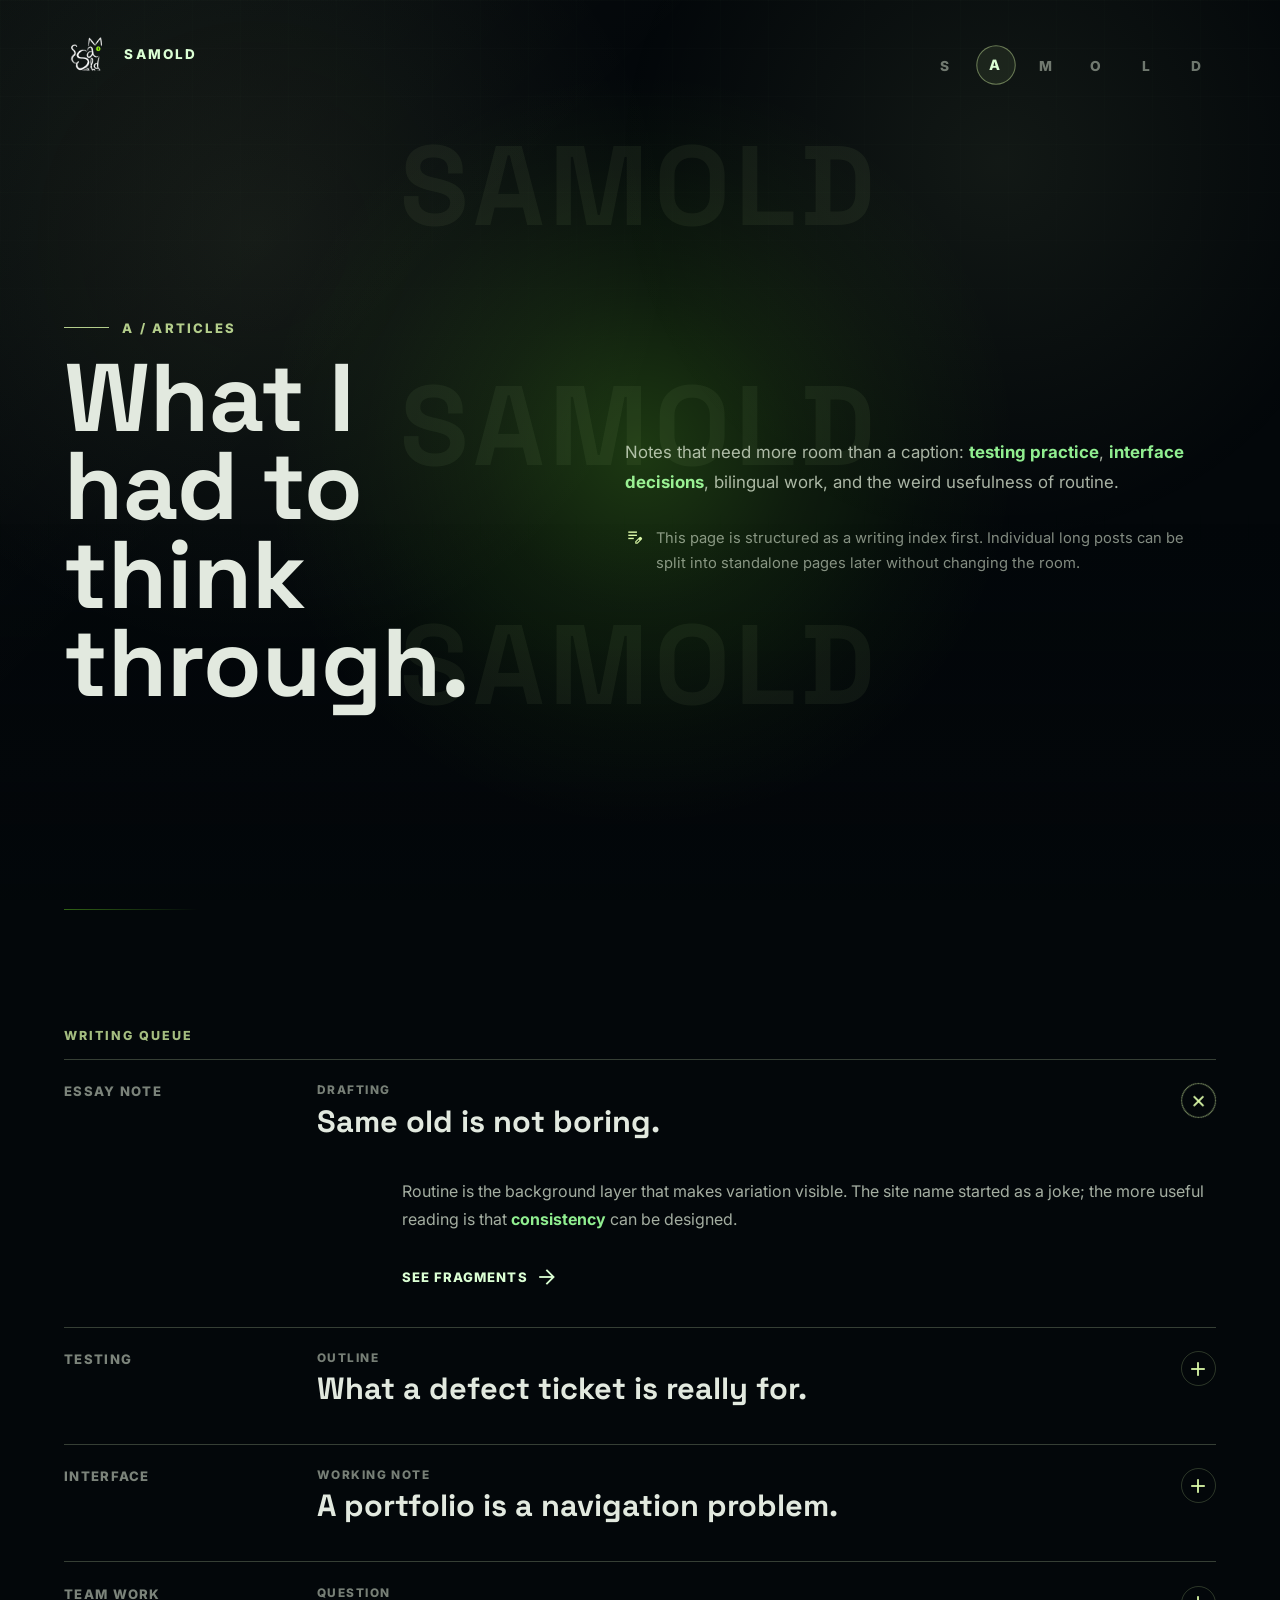
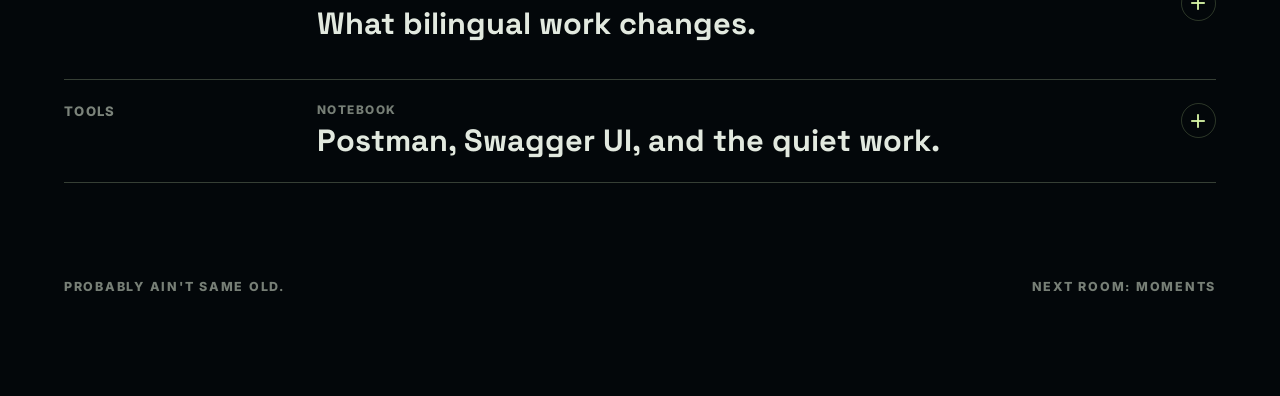
==== articles.html @ 03265522 "Redesign SAMOLD room pages" ====
<!DOCTYPE html>
<html lang="en">
<head>
  <meta charset="utf-8">
  <meta name="viewport" content="width=device-width, initial-scale=1.0">
  <meta name="description" content="Articles room of SAMOLD, collecting writing notes and technical reflections by Zhou Yongyu.">
  <title>Articles | SAMOLD</title>
  <link rel="icon" href="data:,">
  <link rel="preconnect" href="https://fonts.googleapis.com">
  <link rel="preconnect" href="https://fonts.gstatic.com" crossorigin>
  <link href="https://fonts.googleapis.com/css2?family=Inter:wght@400;500;600;700;800&amp;family=Space+Grotesk:wght@600;700&amp;display=swap" rel="stylesheet">
  <link href="https://fonts.googleapis.com/css2?family=Material+Symbols+Outlined:wght,FILL@100..700,0..1&amp;display=swap" rel="stylesheet">
  <link rel="stylesheet" href="assets/samold-room.css?v=samold-redesign-20260604-7">
</head>
<body data-room="articles">
  <div class="room-page">
    <header class="room-header">
      <a class="brand-home" href="index.html" aria-label="Back to SAMOLD home">
        <img src="assets/samold.webp" alt="">
        <span>SAMOLD</span>
      </a>
      <nav class="room-nav" aria-label="SAMOLD rooms">
        <a href="showcase.html">S</a>
        <a class="is-active" href="articles.html">A</a>
        <a href="moments.html">M</a>
        <a href="overview.html">O</a>
        <a href="labs.html">L</a>
        <a href="discoveries.html">D</a>
      </nav>
    </header>

    <main>
      <section class="room-hero">
        <div>
          <p class="room-kicker">A / Articles</p>
          <h1 class="room-title">What I had to think through.</h1>
        </div>
        <div>
          <p class="room-subtitle">
            Notes that need more room than a caption: <strong>testing practice</strong>, <strong>interface decisions</strong>, bilingual work, and the weird usefulness of routine.
          </p>
          <p class="room-note">
            <span class="material-symbols-outlined" aria-hidden="true">edit_note</span>
            <span>This page is structured as a writing index first. Individual long posts can be split into standalone pages later without changing the room.</span>
          </p>
        </div>
      </section>

      <p class="section-label" data-reveal>Writing queue</p>
      <section class="article-list" aria-label="Article drafts">
        <details class="article-row" data-reveal open>
          <summary>
            <span class="article-date">Essay note</span>
            <span class="article-summary">
              <span class="article-status">Drafting</span>
              <span class="article-title">Same old is not boring.</span>
            </span>
            <span class="article-toggle material-symbols-outlined" aria-hidden="true">add</span>
          </summary>
          <div class="article-body">
            <div>
              <p>Routine is the background layer that makes variation visible. The site name started as a joke; the more useful reading is that <strong>consistency</strong> can be designed.</p>
              <a class="inline-link" href="moments.html">See fragments <span class="material-symbols-outlined" aria-hidden="true">arrow_forward</span></a>
            </div>
          </div>
        </details>

        <details class="article-row" data-reveal>
          <summary>
            <span class="article-date">Testing</span>
            <span class="article-summary">
              <span class="article-status">Outline</span>
              <span class="article-title">What a defect ticket is really for.</span>
            </span>
            <span class="article-toggle material-symbols-outlined" aria-hidden="true">add</span>
          </summary>
          <div class="article-body">
            <div>
              <p>A good bug report is not just proof that something broke. It is a small coordination artifact for <strong>engineering</strong>, <strong>product</strong>, and everyone who needs the same truth.</p>
            </div>
          </div>
        </details>

        <details class="article-row" data-reveal>
          <summary>
            <span class="article-date">Interface</span>
            <span class="article-summary">
              <span class="article-status">Working note</span>
              <span class="article-title">A portfolio is a navigation problem.</span>
            </span>
            <span class="article-toggle material-symbols-outlined" aria-hidden="true">add</span>
          </summary>
          <div class="article-body">
            <div>
              <p>Most personal sites fail when everything tries to be the homepage. This one treats the mark as a map, then lets each letter become a different kind of entrance.</p>
            </div>
          </div>
        </details>

        <details class="article-row" data-reveal>
          <summary>
            <span class="article-date">Team work</span>
            <span class="article-summary">
              <span class="article-status">Question</span>
              <span class="article-title">What bilingual work changes.</span>
            </span>
            <span class="article-toggle material-symbols-outlined" aria-hidden="true">add</span>
          </summary>
          <div class="article-body">
            <div>
              <p>Switching between English and Chinese is not only translation. It changes what gets clarified, what gets assumed, and how quickly a team can reach shared context.</p>
            </div>
          </div>
        </details>

        <details class="article-row" data-reveal>
          <summary>
            <span class="article-date">Tools</span>
            <span class="article-summary">
              <span class="article-status">Notebook</span>
              <span class="article-title">Postman, Swagger UI, and the quiet work.</span>
            </span>
            <span class="article-toggle material-symbols-outlined" aria-hidden="true">add</span>
          </summary>
          <div class="article-body">
            <div>
              <p>API testing often looks simple from the outside. The real work is noticing patterns, naming uncertainty, and checking that data integrity survives the normal path.</p>
            </div>
          </div>
        </details>
      </section>
    </main>

    <footer class="room-footer">
      <span>Probably ain't same old.</span>
      <a href="moments.html">Next room: Moments</a>
    </footer>
  </div>
  <script>
  window.ROOM_CN = {
    title: '文章 | SAMOLD',
    texts: {
      '.room-kicker': 'A / 文章',
      '.room-title': '必须想清楚的事。',
      '.room-subtitle': '篇幅长、写得慢的那种：<strong>测试实践</strong>、<strong>界面决策</strong>、双语工作，以及日常重复为什么有用。',
      '.room-note span:last-child': '先当写作索引，够了再把单篇拆成独立页面，不影响整体结构。',
      '.section-label': '写作队列',
      '.room-footer > span': '大概，也不只是老样子。',
      '.room-footer > a': '下一站：瞬间',
      '.article-title': [
        '老样子并不无聊。',
        '一张缺陷单真正用来做什么。',
        '作品集是一个导航问题。',
        '做双语工作会改变什么。',
        'Postman、Swagger UI 和那些安静的工作。'
      ],
      '.article-status': [
        '起草中',
        '提纲',
        '工作笔记',
        '问题',
        '笔记本'
      ],
      '.article-list .article-body p': [
        '重复是让变化可见的底色。这个站名最初是个玩笑；更有用的解读是：<strong>稳定</strong>是可以被设计的。',
        '好的 bug 报告不只是证明出了问题，它是<strong>工程</strong>、<strong>产品</strong>和所有人对齐同一个事实的协作凭证。',
        '大多数个人站失败，是因为所有东西都在争做首页。这个站把标记当地图，让每个字母成为不同类型的入口。',
        '中英切换不只是翻译，它改变了什么需要说清楚、什么可以默认，以及团队多快能对齐。',
        'API 测试从外面看简单，真正的工作是发现规律、命名不确定性，确认数据完整性能撑过正常路径。'
      ],
      '.article-body .inline-link': '看碎片 <span class="material-symbols-outlined" aria-hidden="true">arrow_forward</span>'
    }
  };
  </script>
  <script src="assets/samold-room.js?v=samold-redesign-20260604-7"></script>
</body>
</html>
---- assets/samold-room.css ----
*, *::before, *::after {
  box-sizing: border-box;
}

:root {
  --page-bg: #03070a;
  --surface: #0b1017;
  --surface-strong: #10161c;
  --text: #e2e9df;
  --muted: #bfcaba;
  --dim: #667064;
  --line: #3f493d;
  --green: #90ee90;
  --green-soft: #dbffd4;
  --glow-rgb: 128, 255, 40;
  --cursor-x: 50vw;
  --cursor-y: 50vh;
  --page-x: clamp(1.25rem, 5vw, 5rem);
  --room-stage: 92rem;
  --room-title-max: 7.4rem;
  --room-copy-max: 42rem;
  --room-accent: #90ee90;
  --room-accent-rgb: 128, 255, 40;
  --room-ink: rgba(226, 233, 223, 0.92);
  --room-paper: rgba(11, 16, 23, 0.78);
  --ease-out-quint: cubic-bezier(0.22, 1, 0.36, 1);
}

html {
  min-height: 100%;
  background: var(--page-bg);
  scroll-behavior: smooth;
}

body {
  min-height: 100vh;
  margin: 0;
  overflow-x: hidden;
  background:
    radial-gradient(circle at 20% 12%, rgba(var(--room-accent-rgb), 0.08), transparent 26rem),
    linear-gradient(135deg, rgba(var(--room-accent-rgb), 0.035), transparent 32rem),
    var(--page-bg);
  color: var(--text);
  font-family: Inter, ui-sans-serif, system-ui, sans-serif;
}

body::after {
  content: "";
  position: fixed;
  inset: 0;
  z-index: 0;
  pointer-events: none;
  background:
    linear-gradient(rgba(219, 255, 212, 0.025) 1px, transparent 1px),
    linear-gradient(90deg, rgba(219, 255, 212, 0.018) 1px, transparent 1px);
  background-size: 3rem 3rem, 3rem 3rem;
  mask-image: linear-gradient(to bottom, rgba(0, 0, 0, 0.6), transparent 72%);
}

body[data-room="showcase"] {
  --room-accent: #b7ff68;
  --room-accent-rgb: 183, 255, 104;
}

body[data-room="articles"] {
  --room-accent: #d8f7a6;
  --room-accent-rgb: 216, 247, 166;
}

body[data-room="moments"] {
  --room-accent: #a7f2c7;
  --room-accent-rgb: 167, 242, 199;
}

body[data-room="overview"] {
  --room-accent: #90ee90;
  --room-accent-rgb: 144, 238, 144;
}

body[data-room="labs"] {
  --room-accent: #b4ff5c;
  --room-accent-rgb: 180, 255, 92;
  --room-title-max: 8.4rem;
}

body[data-room="discoveries"] {
  --room-accent: #c6ef7d;
  --room-accent-rgb: 198, 239, 125;
}

body::before {
  content: "";
  position: fixed;
  inset: 0;
  z-index: 8;
  pointer-events: none;
  background: radial-gradient(circle 460px at var(--cursor-x) var(--cursor-y), rgba(var(--glow-rgb), 0.2), rgba(var(--glow-rgb), 0.09) 34%, rgba(var(--glow-rgb), 0.026) 62%, transparent 82%);
  mix-blend-mode: screen;
  transition: opacity 160ms ease;
}

body.cursor-in-room-card::before {
  opacity: 0;
}

a {
  color: inherit;
}

strong {
  color: var(--green);
  font-weight: 700;
}

.material-symbols-outlined {
  display: inline-block;
  font-family: "Material Symbols Outlined";
  font-variation-settings: "FILL" 0, "wght" 360, "GRAD" 0, "opsz" 24;
  line-height: 1;
}

.room-page {
  position: relative;
  z-index: 1;
  width: min(100%, var(--room-stage));
  min-height: 100svh;
  margin: 0 auto;
  padding: clamp(1.1rem, 2.4vw, 2rem) var(--page-x) clamp(4rem, 8vw, 7rem);
}

.room-page::before {
  content: "";
  position: fixed;
  inset: 0;
  z-index: -1;
  pointer-events: none;
  background:
    radial-gradient(circle at 78% 18%, rgba(var(--room-accent-rgb), 0.075), transparent 24rem),
    linear-gradient(to bottom, transparent 0 58%, rgba(3, 7, 10, 0.42));
}

.room-header {
  display: flex;
  align-items: center;
  justify-content: space-between;
  gap: 1.5rem;
  min-height: 3.55rem;
  margin-bottom: 0;
}

/* Language toggle wrapper (injected by samold-room.js) */
.brand-block {
  display: flex;
  flex-direction: column;
  align-items: flex-start;
  gap: 0.38rem;
  flex-shrink: 0;
}

.room-lang-btn {
  /* Fixed width so "中文" and "EN" occupy identical space */
  width: 2.8rem;
  padding: 0.18rem 0;
  text-align: center;
  border: 1px solid rgba(var(--glow-rgb), var(--lang-border, 0));
  border-radius: 999px;
  background: transparent;
  color: rgba(219, 255, 212, var(--lang-color, 0));
  font-size: 0.68rem;
  font-weight: 700;
  letter-spacing: 0.1em;
  text-transform: uppercase;
  line-height: 1;
  cursor: pointer;
  font-family: inherit;
  /* Opacity drives the glow-proximity reveal */
  opacity: var(--lang-opacity, 0);
  transition: color 160ms ease, border-color 160ms ease, opacity 160ms ease;
  pointer-events: none; /* only clickable when opacity > 0 via JS */
}

.room-lang-btn.is-reachable {
  pointer-events: auto;
}

.room-lang-btn:focus-visible {
  --lang-opacity: 1;
  --lang-border: 0.82;
  --lang-color: 0.95;
  opacity: 1;
  outline: 1px solid rgba(var(--glow-rgb), 0.8);
  outline-offset: 3px;
  pointer-events: auto;
}

.brand-block:focus-within .room-lang-btn {
  --lang-opacity: 1;
  --lang-border: 0.82;
  --lang-color: 0.95;
  opacity: 1;
  pointer-events: auto;
}

.brand-home {
  display: inline-flex;
  align-items: center;
  gap: 0.88rem;
  color: var(--green-soft);
  font-size: clamp(0.84rem, 0.86vw, 1.04rem);
  font-weight: 800;
  letter-spacing: 0.16em;
  text-decoration: none;
  text-transform: uppercase;
  touch-action: manipulation;
}

.brand-home img {
  width: clamp(2.9rem, 2.2vw, 3.55rem);
  height: clamp(2.9rem, 2.2vw, 3.55rem);
  border-radius: 0;
  object-fit: cover;
  box-shadow: none;
  filter: none;
  mix-blend-mode: normal;
  opacity: 1;
  -webkit-mask-image:
    linear-gradient(to right, transparent 0%, #000 8%, #000 92%, transparent 100%),
    linear-gradient(to bottom, transparent 0%, #000 8%, #000 92%, transparent 100%);
  -webkit-mask-composite: source-in;
  mask-image:
    linear-gradient(to right, transparent 0%, #000 8%, #000 92%, transparent 100%),
    linear-gradient(to bottom, transparent 0%, #000 8%, #000 92%, transparent 100%);
  mask-composite: intersect;
  user-select: none;
}

.room-nav {
  display: flex;
  align-items: center;
  justify-content: flex-end;
  gap: clamp(0.42rem, 1vw, 0.95rem);
  color: rgba(191, 202, 186, 0.56);
  font-size: clamp(0.86rem, 0.78vw, 1rem);
  font-weight: 800;
  letter-spacing: 0.13em;
  text-transform: uppercase;
}

.room-nav a {
  display: inline-flex;
  min-width: clamp(2.35rem, 2vw, 2.95rem);
  min-height: clamp(2.35rem, 2vw, 2.95rem);
  align-items: center;
  justify-content: center;
  padding: 0 0.44rem;
  border: 1px solid transparent;
  border-radius: 999px;
  text-decoration: none;
  touch-action: manipulation;
  transition: background 180ms ease, border-color 180ms ease, color 180ms ease, transform 180ms ease;
}

.room-nav a:hover,
.room-nav a:focus-visible,
.room-nav a.is-active {
  border-color: rgba(var(--room-accent-rgb), 0.42);
  background: rgba(var(--room-accent-rgb), 0.075);
  color: var(--green-soft);
  outline: 0;
  transform: translateY(-1px) scale(1.04);
}

.room-hero {
  position: relative;
  isolation: isolate;
  overflow: hidden;
  display: grid;
  grid-template-columns: minmax(18rem, 0.9fr) minmax(22rem, 1.1fr);
  gap: clamp(2.5rem, 6vw, 8rem);
  align-content: center;
  align-items: center;
  min-height: calc(100svh - clamp(4.75rem, 8vh, 6.5rem));
  margin-bottom: clamp(4rem, 8vw, 7rem);
  padding-block: clamp(2.8rem, 6vh, 5rem);
}

body[data-room="labs"] .room-hero {
  border: 1px solid rgba(var(--room-accent-rgb), 0.14);
  background:
    linear-gradient(rgba(var(--room-accent-rgb), 0.055) 1px, transparent 1px),
    radial-gradient(circle at 62% 40%, rgba(var(--room-accent-rgb), 0.12), transparent 28rem);
  background-size: 100% 0.72rem, auto;
  padding-inline: clamp(1rem, 3vw, 2rem);
}

body[data-room="labs"] .room-hero::before {
  content: "";
  position: absolute;
  inset: 0;
  z-index: 1;
  pointer-events: none;
  background: linear-gradient(90deg, transparent, rgba(var(--room-accent-rgb), 0.1), transparent);
  transform: translateX(-120%);
  animation: lab-scan 4200ms var(--ease-out-quint) infinite;
}

@keyframes lab-scan {
  0%, 42% {
    transform: translateX(-120%);
    opacity: 0;
  }

  55% {
    opacity: 1;
  }

  100% {
    transform: translateX(120%);
    opacity: 0;
  }
}

.room-hero > div:not(.room-margin-cue):not(.room-viewfinder):not(.room-camera-flash):not(.room-compass):not(.room-discovery-pins) {
  position: relative;
  z-index: 2;
  min-width: 0;
}

.room-hero > div:first-child {
  align-self: center;
}

.room-hero > div:last-child {
  align-self: center;
}

.room-hero::after {
  content: "";
  position: absolute;
  left: 0;
  bottom: clamp(0.6rem, 1.8vh, 1.2rem);
  z-index: 2;
  width: min(8.5rem, 30vw);
  height: 1px;
  background: linear-gradient(90deg, rgba(var(--glow-rgb), 0.68), transparent);
  opacity: 0.55;
}

.room-wordfield,
.room-reveal-svg {
  position: absolute;
  inset: 0;
  width: 100%;
  height: 100%;
  overflow: hidden;
  pointer-events: none;
}

.room-wordfield {
  z-index: 0;
}

.room-reveal-svg {
  z-index: 4;
}

.room-wordfield text,
.room-reveal-pattern text {
  font-family: "Space Grotesk", Inter, ui-sans-serif, system-ui, sans-serif;
  font-weight: 800;
  text-transform: uppercase;
  dominant-baseline: middle;
  user-select: none;
}

.room-wordfield text {
  fill: rgba(var(--room-accent-rgb), 0.055);
}

.room-reveal-bg {
  fill: #dfffd8;
}

.room-reveal-pattern text {
  fill: rgba(3, 7, 10, 0.11);
}

.room-reveal-copy {
  width: 100%;
  height: 100%;
  margin: 0;
  color: #031008 !important;
  text-shadow: none;
}

.room-reveal-copy.title {
  display: flex;
  align-items: center;
  justify-content: flex-start;
  height: 100%;
  text-align: inherit;
}

.room-reveal-copy.title.is-cn {
  white-space: nowrap;
  line-height: 1.06;
}

.room-reveal-copy strong {
  color: #086a18;
  font-weight: 800;
}

.room-reveal-copy.kicker {
  color: rgba(3, 16, 8, 0.74) !important;
}

.room-reveal-copy.note {
  color: rgba(3, 16, 8, 0.68) !important;
}

.room-title.room-title-magnetic {
  display: flex;
  flex-wrap: wrap;
  align-items: baseline;
  justify-content: flex-start;
  column-gap: 0.24em;
  row-gap: 0.02em;
  max-width: min(100%, 12ch);
  overflow-wrap: normal;
  word-break: normal;
}

html[lang="zh-CN"] .room-title.room-title-magnetic {
  max-width: min(100%, 14em);
}

.magnetic-word {
  display: inline-flex;
  white-space: nowrap;
}

.magnetic-letter {
  display: inline-block;
  transform: translate3d(0, 0, 0) scale(1);
  transform-origin: center;
  will-change: transform;
}

.room-margin-cue,
.room-viewfinder,
.room-camera-flash,
.room-compass,
.room-discovery-pins {
  position: absolute;
  pointer-events: none;
}

.room-hero > .room-margin-cue,
.room-hero > .room-viewfinder,
.room-hero > .room-camera-flash,
.room-hero > .room-compass,
.room-hero > .room-discovery-pins {
  position: absolute;
  pointer-events: none;
  min-width: 0;
}

.room-margin-cue {
  top: var(--cue-y, 50%);
  z-index: 3;
  width: 1.1rem;
  height: 2.8rem;
  opacity: 0;
  transform: translateY(-50%) scaleY(0.82);
  transition: opacity 160ms ease, transform 180ms cubic-bezier(0.22, 1, 0.36, 1);
}

.room-margin-cue-left {
  left: clamp(1.25rem, 12vw, 10rem);
}

.room-margin-cue-right {
  right: clamp(1.25rem, 12vw, 10rem);
}

.room-margin-cue::before,
.room-margin-cue::after {
  content: "";
  position: absolute;
  left: 50%;
  background: rgba(144, 238, 144, 0.88);
  box-shadow: 0 0 18px rgba(var(--glow-rgb), 0.22);
  transform: translateX(-50%);
}

.room-margin-cue::before {
  top: 0;
  width: 1px;
  height: 100%;
}

.room-margin-cue::after {
  top: 50%;
  width: 0.42rem;
  height: 0.42rem;
  border-radius: 999px;
  transform: translate(-50%, -50%);
}

.room-effect-articles.is-reading .room-margin-cue {
  opacity: 1;
  transform: translateY(-50%) scaleY(1);
}

.room-effect-moments {
  cursor: none;
}

.room-effect-moments a,
.room-effect-moments button {
  cursor: none;
}

.room-viewfinder {
  left: var(--vf-x, -9999px);
  top: var(--vf-y, -9999px);
  z-index: 3;
  width: clamp(2.75rem, 4vw, 3.5rem);
  height: clamp(2.75rem, 4vw, 3.5rem);
  opacity: 0.88;
  transform: translate(-50%, -50%) scale(1);
  transition: opacity 140ms ease, transform 180ms cubic-bezier(0.22, 1, 0.36, 1), filter 180ms ease;
}

.room-viewfinder.is-visible {
  opacity: 0.88;
  transform: translate3d(-50%, -50%, 0) scale(1);
}

.room-viewfinder.is-focusing {
  opacity: 1;
  filter: drop-shadow(0 0 18px rgba(var(--glow-rgb), 0.36));
  transform: translate3d(-50%, -50%, 0) scale(0.72);
}

.room-viewfinder::before,
.room-viewfinder::after {
  content: "";
  position: absolute;
  left: 50%;
  top: 50%;
  background: rgba(219, 255, 212, 0.74);
  transform: translate(-50%, -50%);
}

.room-viewfinder::before {
  width: 0.9rem;
  height: 1px;
}

.room-viewfinder::after {
  width: 1px;
  height: 0.9rem;
}

.room-viewfinder-corner {
  position: absolute;
  width: 0.8rem;
  height: 0.8rem;
  border-color: rgba(144, 238, 144, 0.82);
  filter: drop-shadow(0 0 12px rgba(var(--glow-rgb), 0.18));
  transition: border-color 180ms ease, width 180ms ease, height 180ms ease;
}

.room-viewfinder.is-focusing .room-viewfinder-corner {
  width: 0.95rem;
  height: 0.95rem;
  border-color: rgba(219, 255, 212, 0.98);
}

.room-viewfinder-corner.tl {
  top: 0;
  left: 0;
  border-top: 2px solid;
  border-left: 2px solid;
}

.room-viewfinder-corner.tr {
  top: 0;
  right: 0;
  border-top: 2px solid;
  border-right: 2px solid;
}

.room-viewfinder-corner.br {
  right: 0;
  bottom: 0;
  border-right: 2px solid;
  border-bottom: 2px solid;
}

.room-viewfinder-corner.bl {
  left: 0;
  bottom: 0;
  border-bottom: 2px solid;
  border-left: 2px solid;
}

.room-camera-flash {
  inset: 0;
  z-index: 6;
  background: rgba(226, 233, 223, 0.16);
  opacity: 0;
}

.room-camera-flash.is-flashing {
  animation: room-camera-flash 120ms ease-out;
}

@keyframes room-camera-flash {
  0% {
    opacity: 0;
  }

  20% {
    opacity: 0.55;
  }

  100% {
    opacity: 0;
  }
}

.room-compass {
  inset: 0;
  z-index: 1;
}

.room-compass-node {
  position: absolute;
  left: var(--node-x);
  top: var(--node-y);
  --node-opacity: 0.26;
  --node-scale: 0.94;
  display: inline-flex;
  align-items: center;
  gap: 0.46rem;
  min-width: 2.15rem;
  min-height: 2.15rem;
  padding: 0 0.54rem;
  border: 1px solid rgba(var(--glow-rgb), 0.16);
  border-radius: 999px;
  background: rgba(3, 7, 10, 0.24);
  color: rgba(219, 255, 212, 0.7);
  font-size: 0.78rem;
  font-weight: 800;
  letter-spacing: 0.12em;
  opacity: var(--node-opacity);
  transform: translate(-50%, -50%) scale(var(--node-scale));
  transition: opacity 140ms ease, border-color 140ms ease, background 140ms ease, color 140ms ease, transform 140ms ease;
}

.room-compass-node.is-active {
  border-color: rgba(var(--glow-rgb), 0.5);
  background: rgba(3, 7, 10, 0.42);
  color: rgba(219, 255, 212, 0.92);
}

.room-compass-node small {
  max-width: 0;
  overflow: hidden;
  color: rgba(144, 238, 144, 0.9);
  font-size: 0.64rem;
  letter-spacing: 0.08em;
  opacity: 0;
  transition: max-width 160ms ease, opacity 160ms ease;
}

.room-compass-node.is-active small {
  max-width: 7rem;
  opacity: 1;
}

.room-discovery-pins {
  inset: 0;
  z-index: 3;
  overflow: hidden;
}

.room-discovery-pin {
  position: absolute;
  color: rgba(180, 255, 92, 0.88);
  font-size: 1.05rem;
  line-height: 1;
  text-shadow: 0 0 16px rgba(var(--glow-rgb), 0.24);
  opacity: 0;
  transform: translate(-50%, -50%) translateY(0.3rem) scale(0.72) rotate(-7deg);
  animation: room-discovery-pin 1800ms cubic-bezier(0.22, 1, 0.36, 1) forwards;
}

@keyframes room-discovery-pin {
  0% {
    opacity: 0;
    transform: translate(-50%, -50%) translateY(0.35rem) scale(0.72) rotate(-7deg);
  }

  12% {
    opacity: 0.74;
  }

  100% {
    opacity: 0;
    transform: translate(-50%, -50%) translateY(-1rem) scale(1) rotate(3deg);
  }
}

.room-kicker {
  display: flex;
  align-items: center;
  gap: 0.85rem;
  margin: 0 0 1.15rem;
  color: rgba(var(--room-accent-rgb), 0.82);
  font-size: 0.82rem;
  font-weight: 800;
  letter-spacing: 0.17em;
  text-transform: uppercase;
}

.room-kicker::before {
  content: "";
  width: 2.8rem;
  height: 1px;
  background: currentColor;
}

.room-title {
  max-width: 11ch;
  margin: 0;
  color: var(--text);
  font-family: "Space Grotesk", sans-serif;
  font-size: clamp(3.1rem, 7.5vw, var(--room-title-max));
  font-weight: 700;
  letter-spacing: 0;
  line-height: 0.92;
  min-height: var(--room-title-slot, auto);
}

html[lang="zh-CN"] .room-title {
  max-width: min(100%, 14em);
  font-size: clamp(2.65rem, 5.6vw, 5.3rem);
  line-height: 1.06;
}

.room-subtitle {
  max-width: var(--room-copy-max);
  margin: 0;
  color: rgba(191, 202, 186, 0.88);
  font-size: clamp(1.03rem, 1.32vw, 1.36rem);
  line-height: 1.8;
}

.room-note {
  display: flex;
  gap: 0.8rem;
  align-items: flex-start;
  margin-top: 1.8rem;
  color: rgba(191, 202, 186, 0.68);
  font-size: clamp(0.92rem, 0.9vw, 1.02rem);
  line-height: 1.7;
}

.room-note .material-symbols-outlined {
  color: var(--room-accent);
  font-size: 1.18rem;
  margin-top: 0.18rem;
}

.overview-strip {
  display: grid;
  grid-template-columns: repeat(3, minmax(0, 1fr));
  gap: clamp(1rem, 2vw, 1.5rem);
  margin-bottom: clamp(3.5rem, 8vw, 6rem);
}

[data-reveal] {
  opacity: 1;
  transform: none;
}

body.reveal-ready [data-reveal] {
  opacity: 0;
  transform: translateY(1.15rem);
  transition: opacity 520ms var(--ease-out-quint), transform 520ms var(--ease-out-quint);
}

body.reveal-ready [data-reveal].is-visible {
  opacity: 1;
  transform: translateY(0);
}

.overview-fact {
  padding-top: 1rem;
  border-top: 1px solid rgba(63, 73, 61, 0.9);
}

.overview-fact span {
  display: block;
  margin-bottom: 0.55rem;
  color: rgba(var(--room-accent-rgb), 0.78);
  font-size: 0.76rem;
  font-weight: 800;
  letter-spacing: 0.15em;
  text-transform: uppercase;
}

.overview-fact p {
  margin: 0;
  color: rgba(226, 233, 223, 0.92);
  font-size: 1rem;
  line-height: 1.62;
}

.section-label {
  scroll-margin-top: clamp(1rem, 5vh, 3rem);
  margin: 0 0 1rem;
  color: rgba(var(--room-accent-rgb), 0.76);
  font-size: 0.78rem;
  font-weight: 800;
  letter-spacing: 0.16em;
  text-transform: uppercase;
}

.content-grid {
  display: grid;
  grid-template-columns: repeat(12, 1fr);
  gap: clamp(1rem, 2vw, 1.5rem);
}

.room-card {
  position: relative;
  overflow: hidden;
  grid-column: span 4;
  min-height: 16rem;
  padding: clamp(1.2rem, 2vw, 1.55rem);
  border: 1px solid rgba(var(--room-accent-rgb), 0.18);
  border-radius: 0.5rem;
  background:
    linear-gradient(145deg, rgba(var(--room-accent-rgb), 0.055), transparent 46%),
    rgba(11, 16, 23, 0.78);
  transition: border-color 180ms ease, background 180ms ease, box-shadow 180ms ease, transform 180ms ease;
}

.room-card.featured {
  grid-column: span 8;
  min-height: 21rem;
}

.room-card.wide {
  grid-column: span 6;
}

.room-card.full {
  grid-column: 1 / -1;
}

.room-card:hover,
.room-card:focus-within {
  border-color: rgba(var(--room-accent-rgb), 0.72);
  background:
    radial-gradient(circle 520px at var(--card-x, 50%) var(--card-y, 50%), rgba(var(--room-accent-rgb), 0.13), rgba(var(--room-accent-rgb), 0.04) 38%, rgba(var(--room-accent-rgb), 0) 72%),
    rgba(11, 16, 23, 0.82);
  transform: translateY(-3px);
}

.room-card.is-card-lit {
  border-color: rgb(var(--room-accent-rgb));
  background:
    radial-gradient(circle 560px at var(--card-x, 50%) var(--card-y, 50%), rgba(var(--room-accent-rgb), 0.22), rgba(var(--room-accent-rgb), 0.1) 32%, rgba(var(--room-accent-rgb), 0.03) 66%, rgba(var(--room-accent-rgb), 0) 100%),
    rgba(11, 16, 23, 0.88);
  box-shadow:
    0 0 0 1px rgba(var(--glow-rgb), 0.12) inset,
    0 20px 52px rgba(12, 44, 12, 0.28);
}

.card-meta {
  display: flex;
  flex-wrap: wrap;
  gap: 0.55rem;
  align-items: center;
  margin-bottom: 1.5rem;
  color: rgba(191, 202, 186, 0.68);
  font-size: 0.78rem;
  font-weight: 700;
  letter-spacing: 0.08em;
  text-transform: uppercase;
}

.pill {
  display: inline-flex;
  align-items: center;
  min-height: 1.8rem;
  padding: 0 0.72rem;
  border-radius: 999px;
  border: 1px solid rgba(var(--room-accent-rgb), 0.18);
  background: rgba(255, 255, 255, 0.08);
  color: var(--room-accent);
  letter-spacing: 0;
  text-transform: none;
  transition: color 180ms ease, background 180ms ease, border-color 180ms ease, box-shadow 180ms ease;
}

.room-card h2,
.room-card h3 {
  margin: 0;
  color: var(--text);
  font-family: "Space Grotesk", sans-serif;
  font-weight: 700;
  letter-spacing: 0;
}

.room-card h2 {
  max-width: 14ch;
  font-size: clamp(2rem, 4vw, 3.7rem);
  line-height: 0.98;
}

.room-card h3 {
  font-size: clamp(1.2rem, 1.8vw, 1.55rem);
  line-height: 1.18;
}

.room-card p,
.article-row p,
.moment-text {
  color: rgba(191, 202, 186, 0.86);
  font-size: 1rem;
  line-height: 1.72;
}

.tag-list {
  display: flex;
  flex-wrap: wrap;
  gap: 0.6rem;
  margin: 1.25rem 0 0;
  padding: 0;
  list-style: none;
}

.tag {
  display: inline-flex;
  min-height: 2rem;
  align-items: center;
  padding: 0 0.8rem;
  border: 1px solid rgba(var(--room-accent-rgb), 0.16);
  border-radius: 0.35rem;
  background: rgba(255, 255, 255, 0.08);
  color: var(--green-soft);
  font-size: 0.88rem;
  transition: color 180ms ease, background 180ms ease, border-color 180ms ease, box-shadow 180ms ease;
}

.room-card.is-card-lit h2,
.room-card.is-card-lit h3,
.room-card.is-card-lit strong,
.room-card.is-card-lit .inline-link {
  color: #99f899;
}

.room-card.is-card-lit .tag,
.room-card.is-card-lit .pill {
  border-color: rgba(var(--room-accent-rgb), 0.56);
  background: rgba(var(--room-accent-rgb), 0.12);
  color: #99f899;
  box-shadow: inset 0 1px 0 rgba(255, 255, 255, 0.05);
}

.article-list,
.moment-stream {
  display: grid;
  gap: 0.9rem;
}

.article-row,
.moment-row {
  display: grid;
  grid-template-columns: minmax(8rem, 0.26fr) minmax(0, 1fr);
  gap: clamp(1rem, 3vw, 3rem);
  padding: clamp(1.1rem, 2vw, 1.45rem) 0;
  border-top: 1px solid rgba(63, 73, 61, 0.86);
}

.article-row:last-child,
.moment-row:last-child {
  border-bottom: 1px solid rgba(63, 73, 61, 0.86);
}

.article-date,
.moment-date {
  color: rgba(191, 202, 186, 0.64);
  font-size: 0.82rem;
  font-weight: 800;
  letter-spacing: 0.1em;
  text-transform: uppercase;
}

.article-row h2,
.moment-row h2 {
  margin: 0 0 0.5rem;
  color: var(--text);
  font-family: "Space Grotesk", sans-serif;
  font-size: clamp(1.35rem, 2.4vw, 2rem);
  line-height: 1.12;
}

.inline-link {
  display: inline-flex;
  align-items: center;
  gap: 0.45rem;
  margin-top: 1rem;
  color: var(--green-soft);
  font-size: 0.82rem;
  font-weight: 800;
  letter-spacing: 0.08em;
  text-decoration: none;
  text-transform: uppercase;
}

.inline-link:hover,
.inline-link:focus-visible {
  color: var(--green);
  outline: 0;
}

.shelf-grid {
  display: grid;
  grid-template-columns: repeat(3, minmax(0, 1fr));
  gap: clamp(1rem, 2vw, 1.5rem);
}

.showcase-stage {
  align-items: stretch;
}

.exhibit-card {
  display: grid;
  gap: clamp(1rem, 2vw, 1.4rem);
}

.exhibit-card.featured {
  grid-template-columns: minmax(0, 1fr) minmax(15rem, 0.86fr);
  align-items: stretch;
}

.exhibit-copy {
  display: flex;
  min-width: 0;
  flex-direction: column;
}

.exhibit-media,
.moment-photo,
.lab-screen,
.map-panel {
  position: relative;
  overflow: hidden;
  border: 1px solid rgba(var(--room-accent-rgb), 0.2);
  border-radius: 0.45rem;
  background:
    linear-gradient(135deg, rgba(var(--room-accent-rgb), 0.16), transparent 38%),
    repeating-linear-gradient(90deg, rgba(226, 233, 223, 0.035) 0 1px, transparent 1px 0.82rem),
    rgba(3, 7, 10, 0.48);
}

.exhibit-media {
  min-height: 18rem;
  display: grid;
  align-content: end;
  gap: 0.45rem;
  padding: 1rem;
}

.exhibit-media::before,
.moment-photo::before,
.map-panel::before {
  content: "";
  position: absolute;
  inset: 0.8rem;
  border: 1px dashed rgba(var(--room-accent-rgb), 0.34);
  border-radius: 0.32rem;
  pointer-events: none;
}

.exhibit-media span,
.moment-photo span {
  position: relative;
  z-index: 1;
}

.placeholder-label {
  color: var(--room-accent);
  font-size: 0.76rem;
  font-weight: 800;
  letter-spacing: 0.13em;
  text-transform: uppercase;
}

.placeholder-note {
  max-width: 16rem;
  color: rgba(226, 233, 223, 0.68);
  font-size: 0.84rem;
  line-height: 1.5;
}

.article-list {
  counter-reset: article;
}

.article-row {
  counter-increment: article;
}

details.article-row {
  display: block;
  padding: 0;
}

.article-row summary {
  display: grid;
  grid-template-columns: minmax(8rem, 0.26fr) minmax(0, 1fr) auto;
  gap: clamp(1rem, 3vw, 3rem);
  align-items: start;
  padding: clamp(1.1rem, 2vw, 1.45rem) 0;
  cursor: pointer;
  list-style: none;
}

.article-row summary::-webkit-details-marker {
  display: none;
}

.article-row summary:focus-visible {
  outline: 1px solid rgba(var(--room-accent-rgb), 0.7);
  outline-offset: 4px;
}

.article-index {
  color: rgba(var(--room-accent-rgb), 0.62);
  font-family: "Space Grotesk", sans-serif;
  font-size: 0.9rem;
  font-weight: 800;
}

.article-summary {
  display: grid;
  gap: 0.45rem;
}

.article-status {
  color: rgba(191, 202, 186, 0.62);
  font-size: 0.74rem;
  font-weight: 800;
  letter-spacing: 0.12em;
  text-transform: uppercase;
}

.article-title {
  color: var(--text);
  font-family: "Space Grotesk", sans-serif;
  font-size: clamp(1.35rem, 2.4vw, 2rem);
  font-weight: 700;
  line-height: 1.12;
}

.article-toggle {
  display: grid;
  width: 2.2rem;
  height: 2.2rem;
  place-items: center;
  border: 1px solid rgba(var(--room-accent-rgb), 0.2);
  border-radius: 999px;
  color: var(--room-accent);
  transition: transform 220ms var(--ease-out-quint), border-color 180ms ease;
}

details[open] .article-toggle {
  border-color: rgba(var(--room-accent-rgb), 0.56);
  transform: rotate(45deg);
}

details.article-row .article-body {
  display: grid;
  grid-template-rows: 0fr;
  padding-left: calc(26% + clamp(1rem, 3vw, 3rem));
  opacity: 0;
  transition: grid-template-rows 260ms var(--ease-out-quint), opacity 220ms ease;
}

details[open].article-row .article-body {
  grid-template-rows: 1fr;
  opacity: 1;
}

details.article-row .article-body > div {
  overflow: hidden;
}

.article-body .inline-link {
  margin-bottom: clamp(1.1rem, 2vw, 1.45rem);
}

.moment-board {
  display: grid;
  grid-template-columns: repeat(12, 1fr);
  gap: clamp(1rem, 2vw, 1.5rem);
}

.moment-card {
  display: grid;
  grid-column: span 4;
  grid-template-rows: auto 1fr;
  gap: 1rem;
  min-height: 25rem;
}

.moment-card.wide {
  grid-column: span 6;
}

.moment-photo {
  display: grid;
  min-height: 12rem;
  align-content: end;
  padding: 1rem;
}

.moment-photo::after {
  content: "";
  position: absolute;
  inset: 0;
  background:
    linear-gradient(to bottom, rgba(3, 7, 10, 0), rgba(3, 7, 10, 0.52)),
    repeating-linear-gradient(90deg, rgba(0, 0, 0, 0.36) 0 0.42rem, transparent 0.42rem 1rem);
  mix-blend-mode: multiply;
  opacity: 0.52;
}

.moment-body {
  display: grid;
  align-content: start;
}

.moment-card h2 {
  max-width: none;
  margin: 0 0 0.45rem;
  font-size: clamp(1.25rem, 2.1vw, 1.85rem);
  line-height: 1.12;
}

.moment-card .moment-date {
  margin: 0 0 0.65rem;
}

.overview-map {
  display: grid;
  grid-template-columns: minmax(16rem, 0.82fr) minmax(0, 1.18fr);
  gap: clamp(1rem, 2vw, 1.5rem);
  margin-bottom: clamp(3.5rem, 8vw, 6rem);
}

.map-panel {
  min-height: 22rem;
  padding: clamp(1.1rem, 2vw, 1.5rem);
}

.map-panel h2 {
  max-width: 12ch;
  margin: 0;
  color: var(--text);
  font-family: "Space Grotesk", sans-serif;
  font-size: clamp(2rem, 4vw, 3.2rem);
  line-height: 0.98;
}

.map-panel p {
  position: relative;
  z-index: 1;
  max-width: 28rem;
  color: rgba(191, 202, 186, 0.84);
  line-height: 1.72;
}

.map-routes {
  display: grid;
  grid-template-columns: repeat(2, minmax(0, 1fr));
  gap: 0.8rem;
}

.map-route {
  display: flex;
  min-height: 5.2rem;
  align-items: center;
  justify-content: space-between;
  gap: 1rem;
  padding: 0.95rem 1rem;
  border: 1px solid rgba(var(--room-accent-rgb), 0.18);
  border-radius: 0.45rem;
  background: rgba(11, 16, 23, 0.58);
  text-decoration: none;
  transition: border-color 180ms ease, background 180ms ease, transform 180ms ease;
}

.map-route:hover,
.map-route:focus-visible {
  border-color: rgba(var(--room-accent-rgb), 0.55);
  background: rgba(var(--room-accent-rgb), 0.08);
  outline: 0;
  transform: translateY(-2px);
}

.map-route strong {
  display: block;
  color: var(--text);
  font-family: "Space Grotesk", sans-serif;
  font-size: 1.1rem;
  line-height: 1.1;
}

.map-route span {
  color: rgba(191, 202, 186, 0.66);
  font-size: 0.82rem;
}

.map-route > span:last-child {
  flex: 0 0 auto;
  color: var(--room-accent);
  font-family: "Space Grotesk", sans-serif;
  font-size: 1.2rem;
  font-weight: 800;
}

.lab-console {
  display: grid;
  grid-template-columns: minmax(18rem, 0.95fr) minmax(0, 1.05fr);
  gap: clamp(1rem, 2vw, 1.5rem);
  margin-bottom: clamp(2rem, 5vw, 4rem);
}

.lab-screen {
  min-height: 25rem;
  padding: clamp(1.1rem, 2vw, 1.5rem);
}

.lab-screen::after {
  content: "";
  position: absolute;
  inset: 0;
  background: repeating-linear-gradient(to bottom, transparent 0 0.7rem, rgba(var(--room-accent-rgb), 0.07) 0.7rem 0.72rem);
  opacity: 0.7;
  pointer-events: none;
}

.lab-screen h2 {
  position: relative;
  z-index: 1;
  margin: 0 0 1rem;
  color: var(--text);
  font-family: "Space Grotesk", sans-serif;
  font-size: clamp(2rem, 4vw, 3.4rem);
  line-height: 0.96;
}

.lab-readout {
  position: relative;
  z-index: 1;
  display: grid;
  gap: 0.7rem;
  margin: 0;
  padding: 0;
  list-style: none;
}

.lab-readout li {
  display: flex;
  justify-content: space-between;
  gap: 1rem;
  padding: 0.8rem 0;
  border-top: 1px solid rgba(var(--room-accent-rgb), 0.18);
  color: rgba(226, 233, 223, 0.88);
}

.lab-readout span {
  color: rgba(191, 202, 186, 0.62);
  font-size: 0.78rem;
  font-weight: 800;
  letter-spacing: 0.12em;
  text-transform: uppercase;
}

.lab-grid {
  align-content: stretch;
}

.lab-card {
  min-height: 14rem;
}

.discovery-toolbar {
  display: flex;
  flex-wrap: wrap;
  gap: 0.65rem;
  margin: 0 0 clamp(1rem, 2vw, 1.4rem);
}

.filter-btn {
  appearance: none;
  min-height: 2.45rem;
  padding: 0 0.95rem;
  border: 1px solid rgba(var(--room-accent-rgb), 0.18);
  border-radius: 999px;
  background: rgba(11, 16, 23, 0.62);
  color: rgba(219, 255, 212, 0.72);
  cursor: pointer;
  font: inherit;
  font-size: 0.82rem;
  font-weight: 800;
  letter-spacing: 0.08em;
  text-transform: uppercase;
  transition: border-color 180ms ease, background 180ms ease, color 180ms ease, transform 180ms ease;
}

.filter-btn:hover,
.filter-btn:focus-visible,
.filter-btn.is-active {
  border-color: rgba(var(--room-accent-rgb), 0.58);
  background: rgba(var(--room-accent-rgb), 0.1);
  color: var(--green-soft);
  outline: 0;
  transform: translateY(-1px);
}

.shelf-card {
  min-height: 18rem;
}

.shelf-card.is-filtered-out {
  display: none;
}

.room-footer {
  display: flex;
  justify-content: space-between;
  gap: 1rem;
  margin-top: clamp(4rem, 8vw, 6rem);
  color: rgba(191, 202, 186, 0.62);
  font-size: 0.78rem;
  font-weight: 800;
  letter-spacing: 0.14em;
  text-transform: uppercase;
}

.room-footer a {
  text-decoration: none;
}

.room-footer a:hover,
.room-footer a:focus-visible {
  color: var(--green);
  outline: 0;
}

.resume-bubble {
  position: fixed;
  right: clamp(1.1rem, 4vw, 3.5rem);
  bottom: clamp(1.1rem, 4vw, 3.5rem);
  z-index: 30;
  display: inline-flex;
  align-items: center;
  gap: 0.72rem;
  min-height: 3.25rem;
  padding: 0 1.05rem;
  border: 1px solid rgba(var(--glow-rgb), 0.56);
  border-radius: 999px;
  background: rgba(3, 7, 10, 0.82);
  color: var(--green-soft);
  box-shadow: 0 0 28px rgba(var(--glow-rgb), 0.16), 0 18px 42px rgba(0, 0, 0, 0.38);
  text-decoration: none;
  touch-action: manipulation;
  transition: border-color 180ms ease, background 180ms ease, color 180ms ease, transform 180ms ease;
}

.resume-bubble:hover,
.resume-bubble:focus-visible {
  border-color: rgba(var(--glow-rgb), 0.95);
  background: rgba(var(--glow-rgb), 0.12);
  color: var(--green);
  outline: 0;
  transform: translateY(-3px) scale(1.03);
}

.resume-bubble .material-symbols-outlined {
  font-size: 1.35rem;
}

.resume-bubble strong {
  display: block;
  color: currentColor;
  font-size: 0.78rem;
  letter-spacing: 0.1em;
  line-height: 1;
  text-transform: uppercase;
}

.resume-bubble span:last-child {
  display: block;
  margin-top: 0.2rem;
  color: rgba(191, 202, 186, 0.74);
  font-size: 0.72rem;
  line-height: 1;
}

@media (min-width: 1440px) and (min-height: 820px) {
  :root {
    --page-x: clamp(2rem, 4.4vw, 6rem);
    --room-stage: clamp(96rem, 76vw, 112rem);
    --room-title-max: 8.6rem;
    --room-copy-max: 48rem;
  }

  .room-hero {
    grid-template-columns: minmax(22rem, 0.9fr) minmax(28rem, 1.1fr);
    gap: clamp(4rem, 6vw, 8.75rem);
  }

  .room-kicker {
    font-size: clamp(0.9rem, 0.75vw, 1.05rem);
  }

  .room-subtitle {
    font-size: clamp(1.18rem, 1.12vw, 1.45rem);
  }

  .room-note {
    font-size: clamp(1rem, 0.88vw, 1.12rem);
  }
}

@media (min-width: 2100px) and (min-height: 1100px) {
  :root {
    --room-stage: clamp(108rem, 70vw, 122rem);
    --room-title-max: 9.2rem;
    --room-copy-max: 52rem;
  }
}

@media (max-width: 900px) {
  .room-page {
    padding-top: clamp(1rem, 2.8vw, 1.6rem);
  }

  .room-header {
    align-items: center;
    min-height: 3.2rem;
    margin-bottom: 0;
  }

  .room-nav {
    max-width: 22rem;
    flex-wrap: wrap;
  }

  .room-hero {
    grid-template-columns: 1fr;
    align-content: center;
    align-items: center;
    gap: clamp(1.35rem, 4vh, 2.4rem);
    min-height: calc(100svh - 4.6rem);
    padding-block: clamp(4rem, 10vh, 6rem) clamp(1.6rem, 5vh, 3.2rem);
  }

  .room-hero > div:last-child {
    align-self: center;
    transform: none;
  }

  .room-title {
    max-width: 13ch;
    font-size: clamp(2.75rem, 9.4vw, 4.7rem);
  }

  .room-title.room-title-magnetic {
    max-width: min(100%, 13ch);
  }

  .room-subtitle {
    max-width: 44rem;
    font-size: clamp(1.02rem, 2.3vw, 1.18rem);
    line-height: 1.72;
  }

  .room-card,
  .room-card.featured,
  .room-card.wide,
  .moment-card,
  .moment-card.wide {
    grid-column: 1 / -1;
    min-height: auto;
  }

  .exhibit-card.featured,
  .overview-map,
  .lab-console {
    grid-template-columns: 1fr;
  }

  .map-routes {
    grid-template-columns: 1fr;
  }

  .article-row,
  .moment-row {
    grid-template-columns: 1fr;
    gap: 0.5rem;
  }

  .article-row summary {
    grid-template-columns: 1fr auto;
    gap: 0.75rem;
  }

  .article-date {
    grid-column: 1 / -1;
  }

  details.article-row .article-body {
    padding-left: 0;
  }

  .shelf-grid {
    grid-template-columns: 1fr;
  }

  .overview-strip {
    grid-template-columns: repeat(3, minmax(0, 1fr));
  }
}

@media (max-width: 560px) {
  :root {
    --page-x: clamp(1rem, 4vw, 1.25rem);
  }

  body::before {
    background: radial-gradient(circle 360px at var(--cursor-x) var(--cursor-y), rgba(var(--glow-rgb), 0.21), rgba(var(--glow-rgb), 0.08) 34%, rgba(var(--glow-rgb), 0.024) 64%, transparent 84%);
  }

  .room-page {
    padding-top: clamp(0.9rem, 3vw, 1.15rem);
    padding-bottom: 5rem;
  }

  .room-header {
    min-height: 2.8rem;
    gap: 0.75rem;
  }

  .brand-home img {
    width: 2.32rem;
    height: 2.32rem;
  }

  .brand-home span {
    display: none;
  }

  .room-nav {
    justify-content: flex-end;
    gap: 0.35rem;
    font-size: 0.78rem;
    letter-spacing: 0.08em;
  }

  .room-nav a {
    display: grid;
    min-width: 2.14rem;
    min-height: 2.14rem;
    padding: 0 0.24rem;
    place-items: center;
    border: 1px solid transparent;
    border-radius: 999px;
  }

  .room-nav a:hover,
  .room-nav a:focus-visible,
  .room-nav a.is-active {
    border-color: rgba(var(--glow-rgb), 0.48);
    background: rgba(var(--glow-rgb), 0.075);
  }

  .room-hero {
    min-height: calc(100svh - 4rem);
    gap: clamp(1rem, 3.6vh, 1.7rem);
    padding-block: clamp(2.7rem, 8vh, 4.2rem) clamp(1rem, 4vh, 2rem);
  }

  .room-hero::after {
    width: 5.2rem;
    bottom: 0.2rem;
  }

  .room-kicker {
    gap: 0.55rem;
    margin-bottom: 0.9rem;
    font-size: 0.7rem;
    letter-spacing: 0.13em;
  }

  .room-kicker::before {
    width: 1.75rem;
  }

  .room-title {
    max-width: 10ch;
    font-size: clamp(2.35rem, 11vw, 3.25rem);
    line-height: 0.94;
  }

  .room-title.room-title-magnetic {
    max-width: min(100%, 10ch);
  }

  html[lang="zh-CN"] .room-title {
    max-width: min(100%, 12em);
    font-size: clamp(2rem, 8vw, 2.9rem);
    line-height: 1.08;
  }

  .room-subtitle {
    font-size: 0.98rem;
    line-height: 1.62;
  }

  .room-note {
    gap: 0.6rem;
    margin-top: 1rem;
    font-size: 0.84rem;
    line-height: 1.55;
  }

  .overview-strip {
    grid-template-columns: 1fr;
    gap: 1rem;
    margin-bottom: 3rem;
  }

  .content-grid,
  .shelf-grid,
  .moment-board {
    gap: 1rem;
  }

  .room-card {
    padding: 1rem;
    border-radius: 0.45rem;
  }

  .room-card h2 {
    font-size: clamp(1.75rem, 9vw, 2.4rem);
  }

  .article-row,
  .moment-row {
    padding: 1rem 0;
  }

  .article-row summary {
    padding: 1rem 0;
  }

  .exhibit-media,
  .moment-photo,
  .lab-screen,
  .map-panel {
    min-height: 12rem;
  }

  .moment-card {
    min-height: auto;
  }

  .discovery-toolbar {
    gap: 0.5rem;
  }

  .filter-btn {
    min-height: 2.25rem;
    padding: 0 0.75rem;
    font-size: 0.76rem;
  }

  .room-footer {
    flex-direction: column;
    margin-top: 3rem;
  }

  .resume-bubble {
    right: 1rem;
    bottom: 1rem;
    width: 3.45rem;
    min-height: 3.45rem;
    justify-content: center;
    padding: 0;
  }

  .resume-bubble > span:not(.material-symbols-outlined) {
    display: none;
  }
}

@media (max-width: 560px) and (max-height: 720px) {
  .room-hero {
    padding-top: clamp(2rem, 6vh, 3rem);
  }

  .room-title {
    font-size: clamp(2.35rem, 13vw, 3.4rem);
  }

  html[lang="zh-CN"] .room-title {
    font-size: clamp(1.85rem, 7.4vw, 2.45rem);
  }

  .room-note {
    display: none;
  }
}

@media (hover: none), (pointer: coarse) {
  .room-lang-btn {
    --lang-opacity: 1;
    --lang-border: 0.35;
    --lang-color: 0.78;
    opacity: 1;
    pointer-events: auto;
  }

  .room-margin-cue,
  .room-viewfinder {
    display: none;
  }
}

@media (prefers-reduced-motion: reduce) {
  *,
  *::before,
  *::after {
    animation-duration: 0.01ms !important;
    animation-iteration-count: 1 !important;
    scroll-behavior: auto !important;
    transition-duration: 0.01ms !important;
  }
}
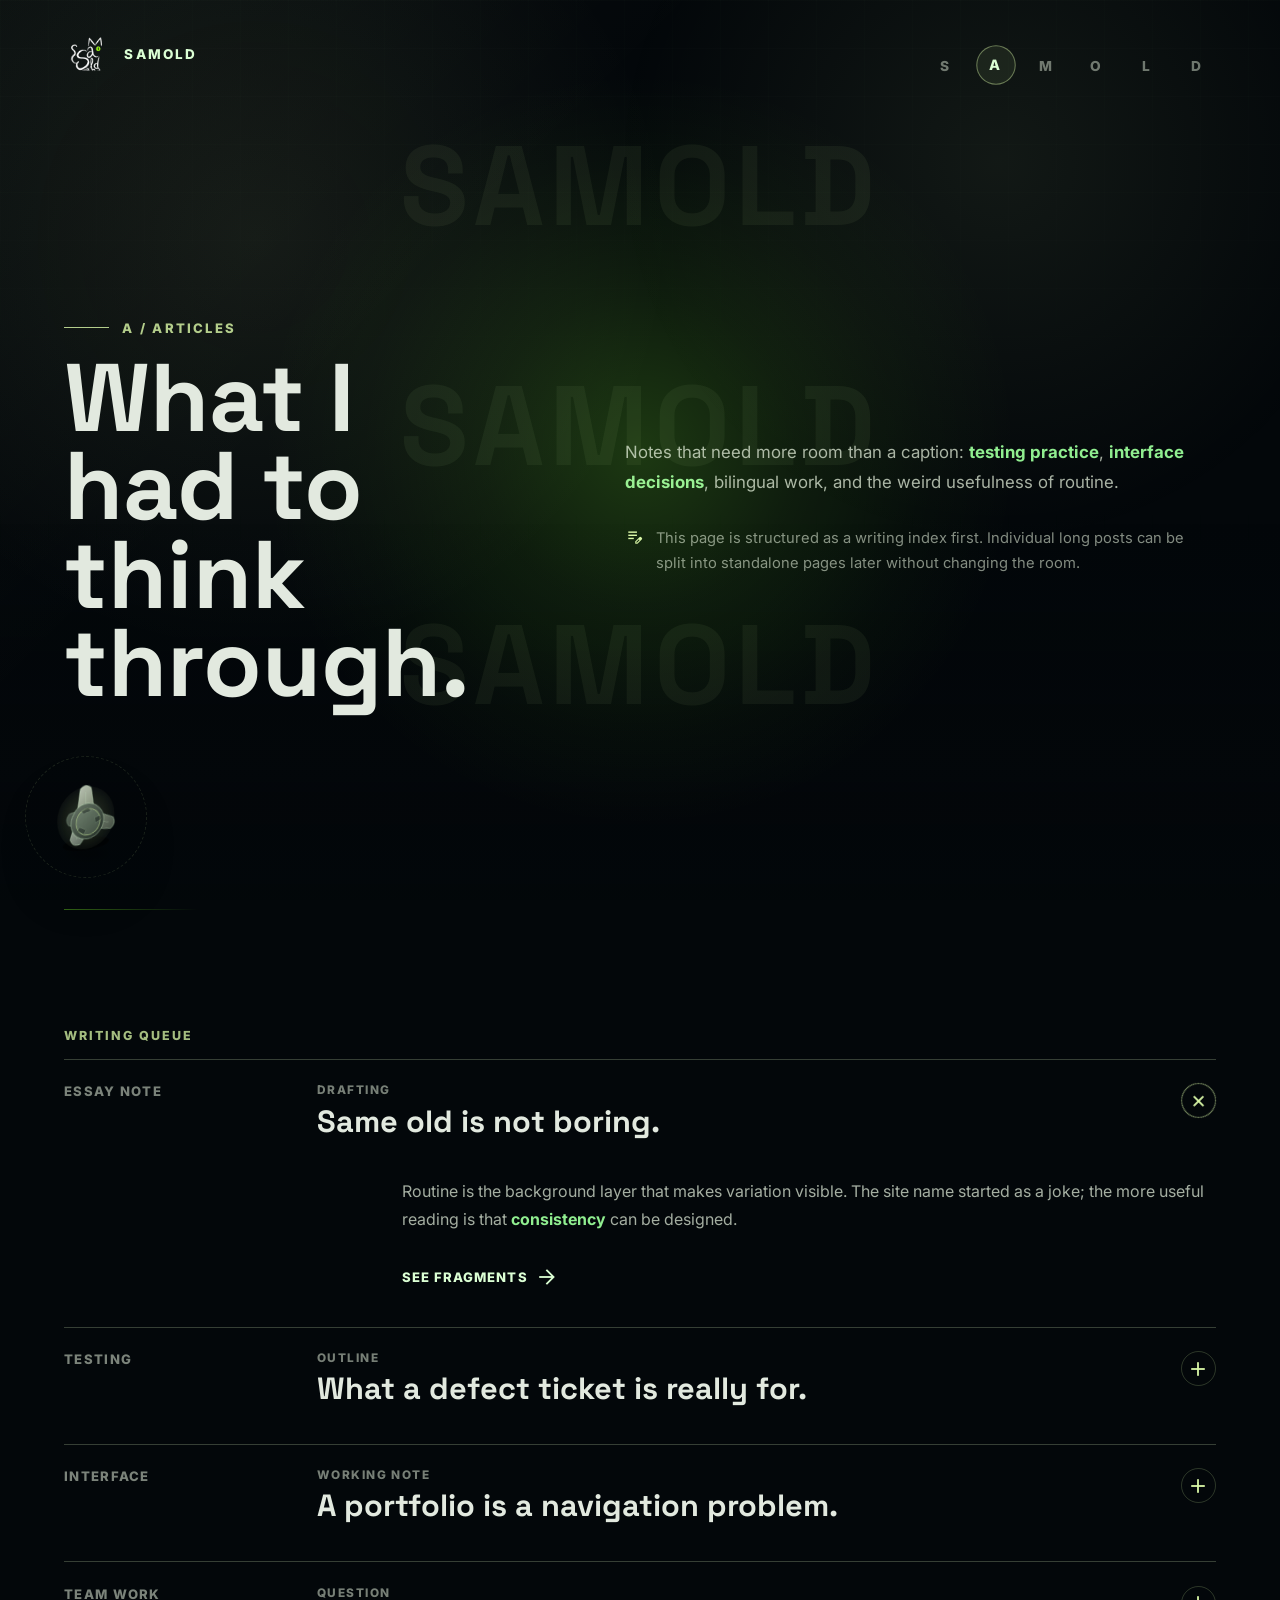
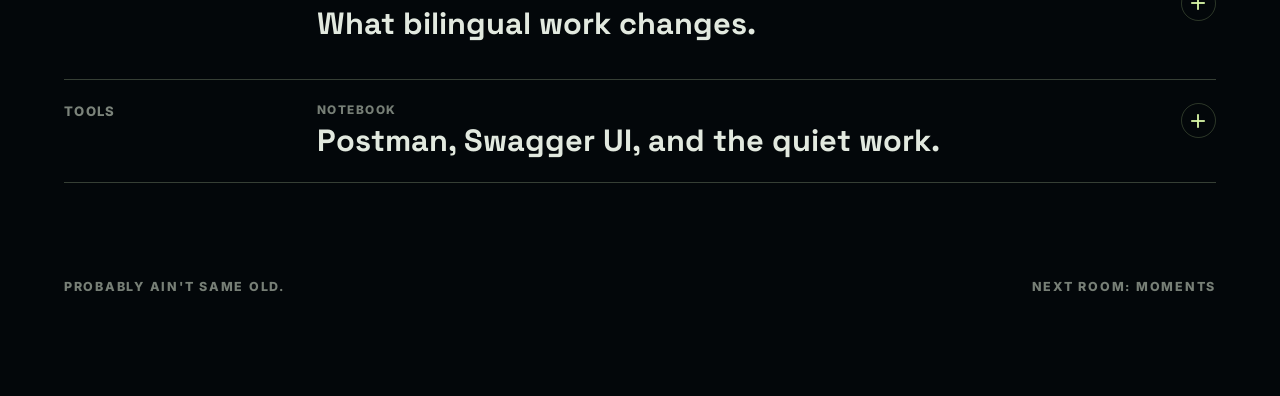
==== commit 310e4ed6: "Add rotating breakwater block motif" ====
--- a/articles.html
+++ b/articles.html
@@ -10,7 +10,7 @@
   <link rel="preconnect" href="https://fonts.gstatic.com" crossorigin>
   <link href="https://fonts.googleapis.com/css2?family=Inter:wght@400;500;600;700;800&amp;family=Space+Grotesk:wght@600;700&amp;display=swap" rel="stylesheet">
   <link href="https://fonts.googleapis.com/css2?family=Material+Symbols+Outlined:wght,FILL@100..700,0..1&amp;display=swap" rel="stylesheet">
-  <link rel="stylesheet" href="assets/samold-room.css?v=samold-redesign-20260604-7">
+  <link rel="stylesheet" href="assets/samold-room.css?v=samold-redesign-20260604-8">
 </head>
 <body data-room="articles">
   <div class="room-page">
@@ -172,6 +172,7 @@
     }
   };
   </script>
-  <script src="assets/samold-room.js?v=samold-redesign-20260604-7"></script>
+  <script src="assets/samold-breakwater.js?v=samold-redesign-20260604-8"></script>
+  <script src="assets/samold-room.js?v=samold-redesign-20260604-8"></script>
 </body>
 </html>
--- a/assets/samold-room.css
+++ b/assets/samold-room.css
@@ -715,6 +715,169 @@
   }
 }
 
+.samold-breakwater {
+  --breakwater-x: -16deg;
+  --breakwater-y: 28deg;
+  --breakwater-z: 0deg;
+  --breakwater-accent-rgb: var(--room-accent-rgb);
+  position: fixed;
+  left: clamp(1rem, 3.2vw, 3.2rem);
+  bottom: clamp(1rem, 3vw, 2.8rem);
+  z-index: 24;
+  width: clamp(4.9rem, 7vw, 7.6rem);
+  aspect-ratio: 1;
+  color: rgb(var(--breakwater-accent-rgb));
+  opacity: 0.92;
+  perspective: 680px;
+  pointer-events: none;
+  filter: drop-shadow(0 24px 38px rgba(0, 0, 0, 0.42));
+}
+
+.samold-breakwater::before,
+.samold-breakwater::after {
+  content: "";
+  position: absolute;
+  pointer-events: none;
+}
+
+.samold-breakwater::before {
+  inset: -18%;
+  border: 1px dashed rgba(var(--breakwater-accent-rgb), 0.2);
+  border-radius: 999px;
+  opacity: 0.64;
+  transform: rotate(-14deg);
+}
+
+.samold-breakwater::after {
+  left: 20%;
+  right: 16%;
+  bottom: 3%;
+  height: 12%;
+  border-radius: 999px;
+  background: radial-gradient(ellipse, rgba(0, 0, 0, 0.55), transparent 68%);
+  filter: blur(4px);
+}
+
+.breakwater-button {
+  all: unset;
+  position: relative;
+  z-index: 1;
+  display: grid;
+  width: 100%;
+  height: 100%;
+  place-items: center;
+  border-radius: 999px;
+  cursor: grab;
+  pointer-events: auto;
+  touch-action: none;
+  -webkit-tap-highlight-color: transparent;
+}
+
+.breakwater-button:focus-visible {
+  outline: 1px solid rgba(var(--breakwater-accent-rgb), 0.86);
+  outline-offset: 0.44rem;
+}
+
+.samold-breakwater.is-dragging .breakwater-button {
+  cursor: grabbing;
+}
+
+.breakwater-tilt,
+.breakwater-spinner {
+  display: block;
+  width: 100%;
+  height: 100%;
+  transform-style: preserve-3d;
+}
+
+.breakwater-tilt {
+  transform: rotateX(var(--breakwater-x)) rotateY(var(--breakwater-y)) rotateZ(var(--breakwater-z));
+  transition: transform 240ms var(--ease-out-quint), filter 180ms ease;
+  will-change: transform;
+}
+
+.breakwater-spinner {
+  animation: breakwater-spin 24s linear infinite;
+}
+
+.samold-breakwater:hover .breakwater-spinner,
+.samold-breakwater:focus-within .breakwater-spinner {
+  animation-duration: 9s;
+}
+
+.samold-breakwater.is-dragging .breakwater-spinner {
+  animation-play-state: paused;
+}
+
+.samold-breakwater.is-clicked .breakwater-tilt {
+  filter: drop-shadow(0 0 18px rgba(var(--breakwater-accent-rgb), 0.3));
+}
+
+.breakwater-svg {
+  display: block;
+  width: 100%;
+  height: 100%;
+  overflow: visible;
+}
+
+.breakwater-ground {
+  fill: rgba(0, 0, 0, 0.52);
+}
+
+.breakwater-aura {
+  mix-blend-mode: screen;
+  opacity: 0.72;
+}
+
+.breakwater-glyph {
+  transform-origin: 80px 82px;
+  transform: translateZ(14px);
+}
+
+.breakwater-arm,
+.breakwater-core,
+.breakwater-face,
+.breakwater-chip,
+.breakwater-ridge {
+  vector-effect: non-scaling-stroke;
+}
+
+.breakwater-arm,
+.breakwater-core {
+  stroke: rgba(219, 255, 212, 0.28);
+  stroke-width: 1.3;
+}
+
+.breakwater-face {
+  fill: rgba(219, 255, 212, 0.15);
+  stroke: rgba(var(--breakwater-accent-rgb), 0.5);
+  stroke-width: 1;
+}
+
+.breakwater-chip {
+  fill: rgba(3, 7, 10, 0.36);
+  stroke: rgba(219, 255, 212, 0.18);
+  stroke-width: 0.8;
+}
+
+.breakwater-ridge {
+  fill: none;
+  stroke: rgba(219, 255, 212, 0.26);
+  stroke-linecap: round;
+  stroke-width: 1;
+  opacity: 0.72;
+}
+
+.breakwater-arm-back {
+  opacity: 0.78;
+}
+
+@keyframes breakwater-spin {
+  to {
+    transform: rotateZ(360deg);
+  }
+}
+
 .room-kicker {
   display: flex;
   align-items: center;
@@ -1558,6 +1721,11 @@
     padding-top: clamp(1rem, 2.8vw, 1.6rem);
   }
 
+  .samold-breakwater {
+    width: clamp(4.4rem, 10vw, 5.4rem);
+    opacity: 0.82;
+  }
+
   .room-header {
     align-items: center;
     min-height: 3.2rem;
@@ -1657,6 +1825,20 @@
   .room-page {
     padding-top: clamp(0.9rem, 3vw, 1.15rem);
     padding-bottom: 5rem;
+  }
+
+  .samold-breakwater {
+    top: 4.35rem;
+    right: 1rem;
+    bottom: auto;
+    left: auto;
+    width: 3.7rem;
+    opacity: 0.7;
+    filter: drop-shadow(0 16px 24px rgba(0, 0, 0, 0.32));
+  }
+
+  .samold-breakwater::before {
+    inset: -12%;
   }
 
   .room-header {
@@ -1859,4 +2041,8 @@
     scroll-behavior: auto !important;
     transition-duration: 0.01ms !important;
   }
-}
+
+  .breakwater-spinner {
+    animation: none !important;
+  }
+}
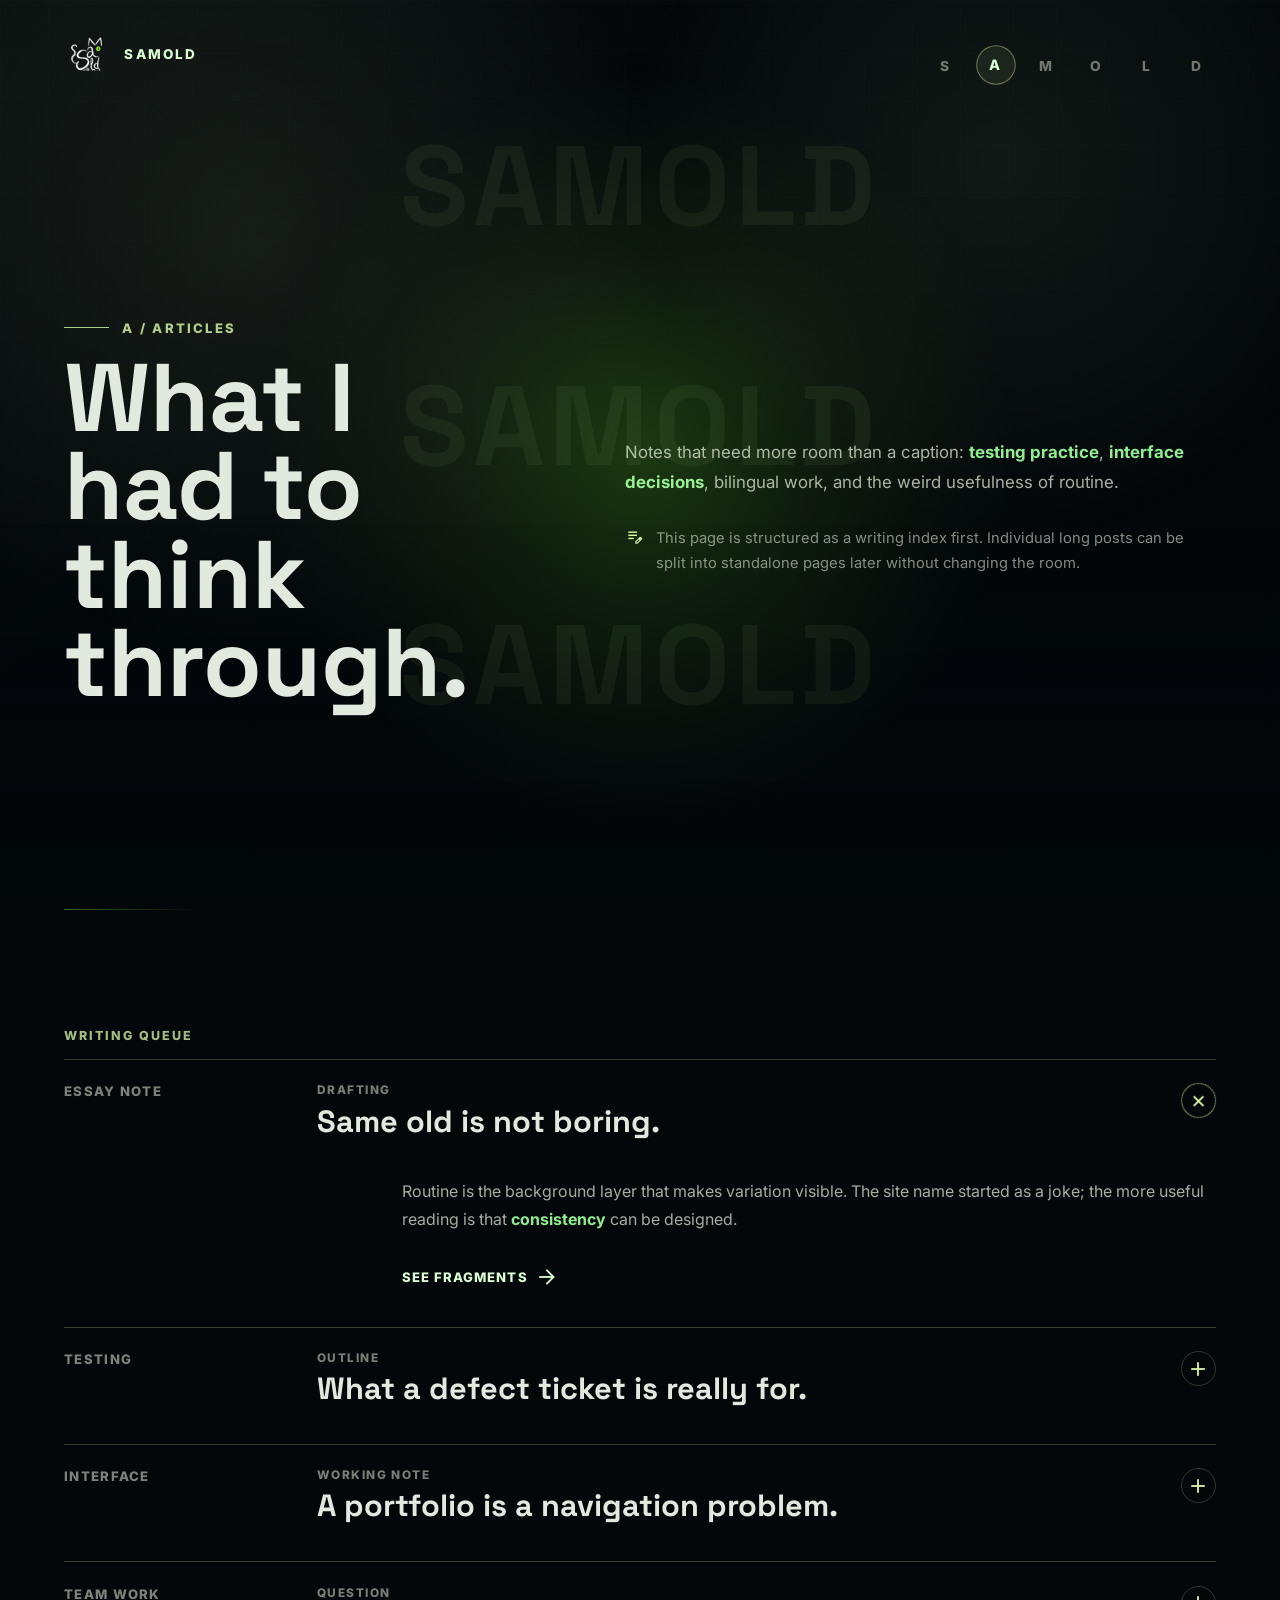
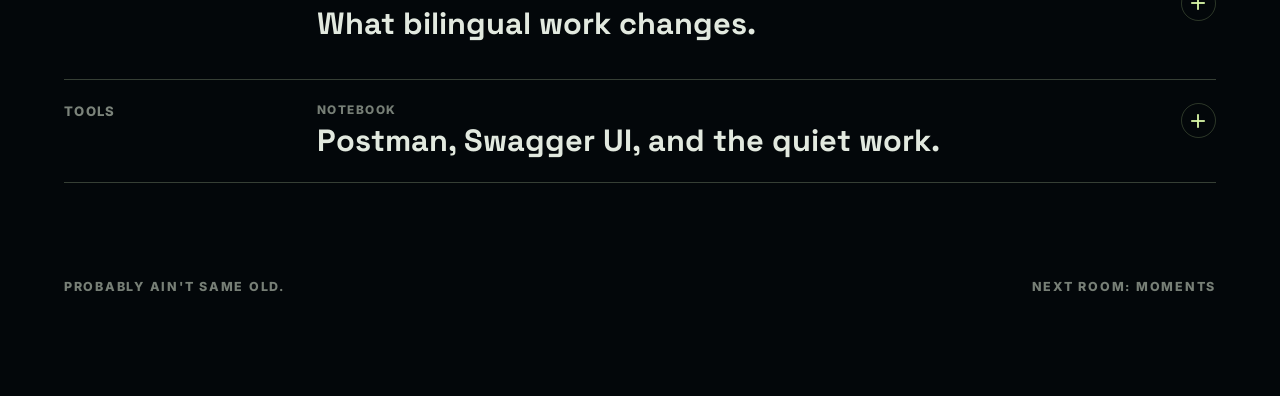
==== commit 3b9912a1: "Add 3D tetrapod lab physics" ====
--- a/articles.html
+++ b/articles.html
@@ -10,7 +10,7 @@
   <link rel="preconnect" href="https://fonts.gstatic.com" crossorigin>
   <link href="https://fonts.googleapis.com/css2?family=Inter:wght@400;500;600;700;800&amp;family=Space+Grotesk:wght@600;700&amp;display=swap" rel="stylesheet">
   <link href="https://fonts.googleapis.com/css2?family=Material+Symbols+Outlined:wght,FILL@100..700,0..1&amp;display=swap" rel="stylesheet">
-  <link rel="stylesheet" href="assets/samold-room.css?v=samold-redesign-20260604-8">
+  <link rel="stylesheet" href="assets/samold-room.css?v=samold-physics-20260605c">
 </head>
 <body data-room="articles">
   <div class="room-page">
@@ -172,7 +172,6 @@
     }
   };
   </script>
-  <script src="assets/samold-breakwater.js?v=samold-redesign-20260604-8"></script>
-  <script src="assets/samold-room.js?v=samold-redesign-20260604-8"></script>
+  <script src="assets/samold-room.js?v=samold-physics-20260605c"></script>
 </body>
 </html>
--- a/assets/samold-room.css
+++ b/assets/samold-room.css
@@ -715,169 +715,6 @@
   }
 }
 
-.samold-breakwater {
-  --breakwater-x: -16deg;
-  --breakwater-y: 28deg;
-  --breakwater-z: 0deg;
-  --breakwater-accent-rgb: var(--room-accent-rgb);
-  position: fixed;
-  left: clamp(1rem, 3.2vw, 3.2rem);
-  bottom: clamp(1rem, 3vw, 2.8rem);
-  z-index: 24;
-  width: clamp(4.9rem, 7vw, 7.6rem);
-  aspect-ratio: 1;
-  color: rgb(var(--breakwater-accent-rgb));
-  opacity: 0.92;
-  perspective: 680px;
-  pointer-events: none;
-  filter: drop-shadow(0 24px 38px rgba(0, 0, 0, 0.42));
-}
-
-.samold-breakwater::before,
-.samold-breakwater::after {
-  content: "";
-  position: absolute;
-  pointer-events: none;
-}
-
-.samold-breakwater::before {
-  inset: -18%;
-  border: 1px dashed rgba(var(--breakwater-accent-rgb), 0.2);
-  border-radius: 999px;
-  opacity: 0.64;
-  transform: rotate(-14deg);
-}
-
-.samold-breakwater::after {
-  left: 20%;
-  right: 16%;
-  bottom: 3%;
-  height: 12%;
-  border-radius: 999px;
-  background: radial-gradient(ellipse, rgba(0, 0, 0, 0.55), transparent 68%);
-  filter: blur(4px);
-}
-
-.breakwater-button {
-  all: unset;
-  position: relative;
-  z-index: 1;
-  display: grid;
-  width: 100%;
-  height: 100%;
-  place-items: center;
-  border-radius: 999px;
-  cursor: grab;
-  pointer-events: auto;
-  touch-action: none;
-  -webkit-tap-highlight-color: transparent;
-}
-
-.breakwater-button:focus-visible {
-  outline: 1px solid rgba(var(--breakwater-accent-rgb), 0.86);
-  outline-offset: 0.44rem;
-}
-
-.samold-breakwater.is-dragging .breakwater-button {
-  cursor: grabbing;
-}
-
-.breakwater-tilt,
-.breakwater-spinner {
-  display: block;
-  width: 100%;
-  height: 100%;
-  transform-style: preserve-3d;
-}
-
-.breakwater-tilt {
-  transform: rotateX(var(--breakwater-x)) rotateY(var(--breakwater-y)) rotateZ(var(--breakwater-z));
-  transition: transform 240ms var(--ease-out-quint), filter 180ms ease;
-  will-change: transform;
-}
-
-.breakwater-spinner {
-  animation: breakwater-spin 24s linear infinite;
-}
-
-.samold-breakwater:hover .breakwater-spinner,
-.samold-breakwater:focus-within .breakwater-spinner {
-  animation-duration: 9s;
-}
-
-.samold-breakwater.is-dragging .breakwater-spinner {
-  animation-play-state: paused;
-}
-
-.samold-breakwater.is-clicked .breakwater-tilt {
-  filter: drop-shadow(0 0 18px rgba(var(--breakwater-accent-rgb), 0.3));
-}
-
-.breakwater-svg {
-  display: block;
-  width: 100%;
-  height: 100%;
-  overflow: visible;
-}
-
-.breakwater-ground {
-  fill: rgba(0, 0, 0, 0.52);
-}
-
-.breakwater-aura {
-  mix-blend-mode: screen;
-  opacity: 0.72;
-}
-
-.breakwater-glyph {
-  transform-origin: 80px 82px;
-  transform: translateZ(14px);
-}
-
-.breakwater-arm,
-.breakwater-core,
-.breakwater-face,
-.breakwater-chip,
-.breakwater-ridge {
-  vector-effect: non-scaling-stroke;
-}
-
-.breakwater-arm,
-.breakwater-core {
-  stroke: rgba(219, 255, 212, 0.28);
-  stroke-width: 1.3;
-}
-
-.breakwater-face {
-  fill: rgba(219, 255, 212, 0.15);
-  stroke: rgba(var(--breakwater-accent-rgb), 0.5);
-  stroke-width: 1;
-}
-
-.breakwater-chip {
-  fill: rgba(3, 7, 10, 0.36);
-  stroke: rgba(219, 255, 212, 0.18);
-  stroke-width: 0.8;
-}
-
-.breakwater-ridge {
-  fill: none;
-  stroke: rgba(219, 255, 212, 0.26);
-  stroke-linecap: round;
-  stroke-width: 1;
-  opacity: 0.72;
-}
-
-.breakwater-arm-back {
-  opacity: 0.78;
-}
-
-@keyframes breakwater-spin {
-  to {
-    transform: rotateZ(360deg);
-  }
-}
-
 .room-kicker {
   display: flex;
   align-items: center;
@@ -1500,6 +1337,216 @@
   font-family: "Space Grotesk", sans-serif;
   font-size: 1.2rem;
   font-weight: 800;
+}
+
+.tetrapod-yard {
+  position: relative;
+  display: grid;
+  grid-template-columns: minmax(18rem, 0.62fr) minmax(24rem, 1.38fr);
+  gap: clamp(1.2rem, 3vw, 2.4rem);
+  align-items: stretch;
+  margin: 0 0 clamp(3.5rem, 8vw, 6rem);
+  padding-block: clamp(1.2rem, 3vw, 2rem);
+  border-block: 1px solid rgba(var(--room-accent-rgb), 0.18);
+}
+
+.tetrapod-brief {
+  display: flex;
+  min-width: 0;
+  flex-direction: column;
+  justify-content: space-between;
+  gap: clamp(1rem, 2vw, 1.4rem);
+  padding: clamp(0.4rem, 1vw, 0.8rem) 0;
+}
+
+.tetrapod-brief .section-label {
+  margin-bottom: 0;
+}
+
+.tetrapod-brief h2 {
+  max-width: 11ch;
+  margin: 0;
+  color: var(--text);
+  font-family: "Space Grotesk", sans-serif;
+  font-size: clamp(2.3rem, 5.5vw, 5.8rem);
+  font-weight: 700;
+  letter-spacing: 0;
+  line-height: 0.92;
+}
+
+.tetrapod-brief p:not(.section-label) {
+  max-width: 30rem;
+  margin: 0;
+  color: rgba(191, 202, 186, 0.82);
+  font-size: clamp(0.98rem, 1.05vw, 1.12rem);
+  line-height: 1.7;
+}
+
+.tetrapod-controls {
+  display: flex;
+  flex-wrap: wrap;
+  gap: 0.7rem;
+}
+
+.tetrapod-controls button {
+  appearance: none;
+  display: inline-flex;
+  min-height: 2.8rem;
+  align-items: center;
+  gap: 0.55rem;
+  padding: 0 0.95rem;
+  border: 1px solid rgba(var(--room-accent-rgb), 0.28);
+  border-radius: 999px;
+  background: rgba(3, 7, 10, 0.74);
+  color: var(--green-soft);
+  cursor: pointer;
+  font: inherit;
+  font-size: 0.82rem;
+  font-weight: 800;
+  letter-spacing: 0.08em;
+  text-transform: uppercase;
+  transition: border-color 180ms ease, background 180ms ease, color 180ms ease, transform 180ms ease;
+}
+
+.tetrapod-controls button:hover,
+.tetrapod-controls button:focus-visible {
+  border-color: rgba(var(--room-accent-rgb), 0.72);
+  background: rgba(var(--room-accent-rgb), 0.12);
+  color: var(--green);
+  outline: 0;
+  transform: translateY(-2px);
+}
+
+.tetrapod-controls .material-symbols-outlined {
+  color: var(--room-accent);
+  font-size: 1.2rem;
+}
+
+.tetrapod-stage {
+  position: relative;
+  overflow: hidden;
+  min-height: clamp(32rem, 62vh, 45rem);
+  border: 1px solid rgba(var(--room-accent-rgb), 0.22);
+  border-radius: 0.5rem;
+  background:
+    linear-gradient(rgba(var(--room-accent-rgb), 0.05) 1px, transparent 1px),
+    radial-gradient(circle at 46% 34%, rgba(var(--room-accent-rgb), 0.14), transparent 30rem),
+    linear-gradient(180deg, rgba(19, 28, 21, 0.92), rgba(3, 7, 10, 0.96));
+  background-size: 100% 1.35rem, auto, auto;
+  contain: layout paint;
+}
+
+.tetrapod-stage::before {
+  content: "";
+  position: absolute;
+  inset: 0;
+  z-index: 2;
+  pointer-events: none;
+  background:
+    linear-gradient(90deg, rgba(219, 255, 212, 0.04) 1px, transparent 1px),
+    linear-gradient(to bottom, transparent 72%, rgba(3, 7, 10, 0.72));
+  background-size: 3.5rem 100%, auto;
+  mix-blend-mode: screen;
+}
+
+.tetrapod-buried-copy {
+  position: absolute;
+  inset: clamp(1rem, 3vw, 2rem);
+  z-index: 1;
+  display: grid;
+  align-content: center;
+  gap: 0.9rem;
+  color: rgba(226, 233, 223, 0.9);
+  pointer-events: none;
+}
+
+.tetrapod-buried-copy span {
+  color: rgba(var(--room-accent-rgb), 0.76);
+  font-size: 0.78rem;
+  font-weight: 900;
+  letter-spacing: 0.16em;
+  text-transform: uppercase;
+}
+
+.tetrapod-buried-copy strong {
+  max-width: 9ch;
+  color: rgba(226, 233, 223, 0.96);
+  font-family: "Space Grotesk", sans-serif;
+  font-size: clamp(3.6rem, 9vw, 8.5rem);
+  font-weight: 700;
+  letter-spacing: 0;
+  line-height: 0.86;
+}
+
+.tetrapod-buried-copy em {
+  color: rgba(191, 202, 186, 0.72);
+  font-size: clamp(1rem, 1.5vw, 1.35rem);
+  font-style: normal;
+  font-weight: 700;
+}
+
+.tetrapod-canvas {
+  position: absolute;
+  inset: 0;
+  z-index: 3;
+  display: block;
+  width: 100%;
+  height: 100%;
+  pointer-events: none;
+}
+
+.tetrapod-impact-layer {
+  position: absolute;
+  inset: 0;
+  z-index: 4;
+  overflow: hidden;
+  pointer-events: none;
+}
+
+.tetrapod-impact-chip {
+  position: absolute;
+  left: 50%;
+  top: 55%;
+  width: clamp(0.28rem, 0.62vw, 0.48rem);
+  height: clamp(1.7rem, 3.4vw, 3rem);
+  border-radius: 999px;
+  background: linear-gradient(to bottom, rgba(219, 255, 212, 0.92), rgba(var(--room-accent-rgb), 0.22));
+  box-shadow: 0 0 18px rgba(var(--room-accent-rgb), 0.2);
+  opacity: 0;
+  transform: translate(-50%, -50%) rotate(var(--chip-rotate, 0deg));
+  transform-origin: 50% 100%;
+}
+
+.tetrapod-impact-chip.is-scan {
+  left: 0;
+  top: var(--scan-y, 50%);
+  width: 100%;
+  height: 1px;
+  border-radius: 0;
+  background: linear-gradient(90deg, transparent, rgba(var(--room-accent-rgb), 0.82), transparent);
+  box-shadow: 0 0 22px rgba(var(--room-accent-rgb), 0.28);
+}
+
+.tetrapod-status {
+  position: absolute;
+  right: clamp(0.8rem, 2vw, 1.1rem);
+  bottom: clamp(0.8rem, 2vw, 1.1rem);
+  z-index: 5;
+  max-width: min(24rem, calc(100% - 2rem));
+  margin: 0;
+  padding: 0.48rem 0.75rem;
+  border: 1px solid rgba(var(--room-accent-rgb), 0.26);
+  border-radius: 999px;
+  background: rgba(3, 7, 10, 0.78);
+  color: rgba(219, 255, 212, 0.78);
+  font-size: 0.72rem;
+  font-weight: 800;
+  letter-spacing: 0.08em;
+  text-transform: uppercase;
+}
+
+.tetrapod-yard.is-engine-error .tetrapod-stage {
+  border-color: rgba(255, 179, 71, 0.46);
 }
 
 .lab-console {
@@ -1721,11 +1768,6 @@
     padding-top: clamp(1rem, 2.8vw, 1.6rem);
   }
 
-  .samold-breakwater {
-    width: clamp(4.4rem, 10vw, 5.4rem);
-    opacity: 0.82;
-  }
-
   .room-header {
     align-items: center;
     min-height: 3.2rem;
@@ -1777,8 +1819,17 @@
 
   .exhibit-card.featured,
   .overview-map,
+  .tetrapod-yard,
   .lab-console {
     grid-template-columns: 1fr;
+  }
+
+  .tetrapod-brief h2 {
+    max-width: 13ch;
+  }
+
+  .tetrapod-stage {
+    min-height: clamp(28rem, 58vh, 38rem);
   }
 
   .map-routes {
@@ -1825,20 +1876,6 @@
   .room-page {
     padding-top: clamp(0.9rem, 3vw, 1.15rem);
     padding-bottom: 5rem;
-  }
-
-  .samold-breakwater {
-    top: 4.35rem;
-    right: 1rem;
-    bottom: auto;
-    left: auto;
-    width: 3.7rem;
-    opacity: 0.7;
-    filter: drop-shadow(0 16px 24px rgba(0, 0, 0, 0.32));
-  }
-
-  .samold-breakwater::before {
-    inset: -12%;
   }
 
   .room-header {
@@ -1966,6 +2003,32 @@
     min-height: 12rem;
   }
 
+  .tetrapod-yard {
+    gap: 1rem;
+    margin-bottom: 3rem;
+    padding-block: 1rem;
+  }
+
+  .tetrapod-brief h2 {
+    max-width: 10ch;
+    font-size: clamp(2.1rem, 11vw, 3.35rem);
+  }
+
+  .tetrapod-controls button {
+    min-height: 2.55rem;
+    padding: 0 0.82rem;
+    font-size: 0.74rem;
+  }
+
+  .tetrapod-stage {
+    min-height: 27rem;
+    border-radius: 0.45rem;
+  }
+
+  .tetrapod-buried-copy strong {
+    font-size: clamp(2.7rem, 14vw, 4.2rem);
+  }
+
   .moment-card {
     min-height: auto;
   }
@@ -2041,8 +2104,4 @@
     scroll-behavior: auto !important;
     transition-duration: 0.01ms !important;
   }
-
-  .breakwater-spinner {
-    animation: none !important;
-  }
-}
+}
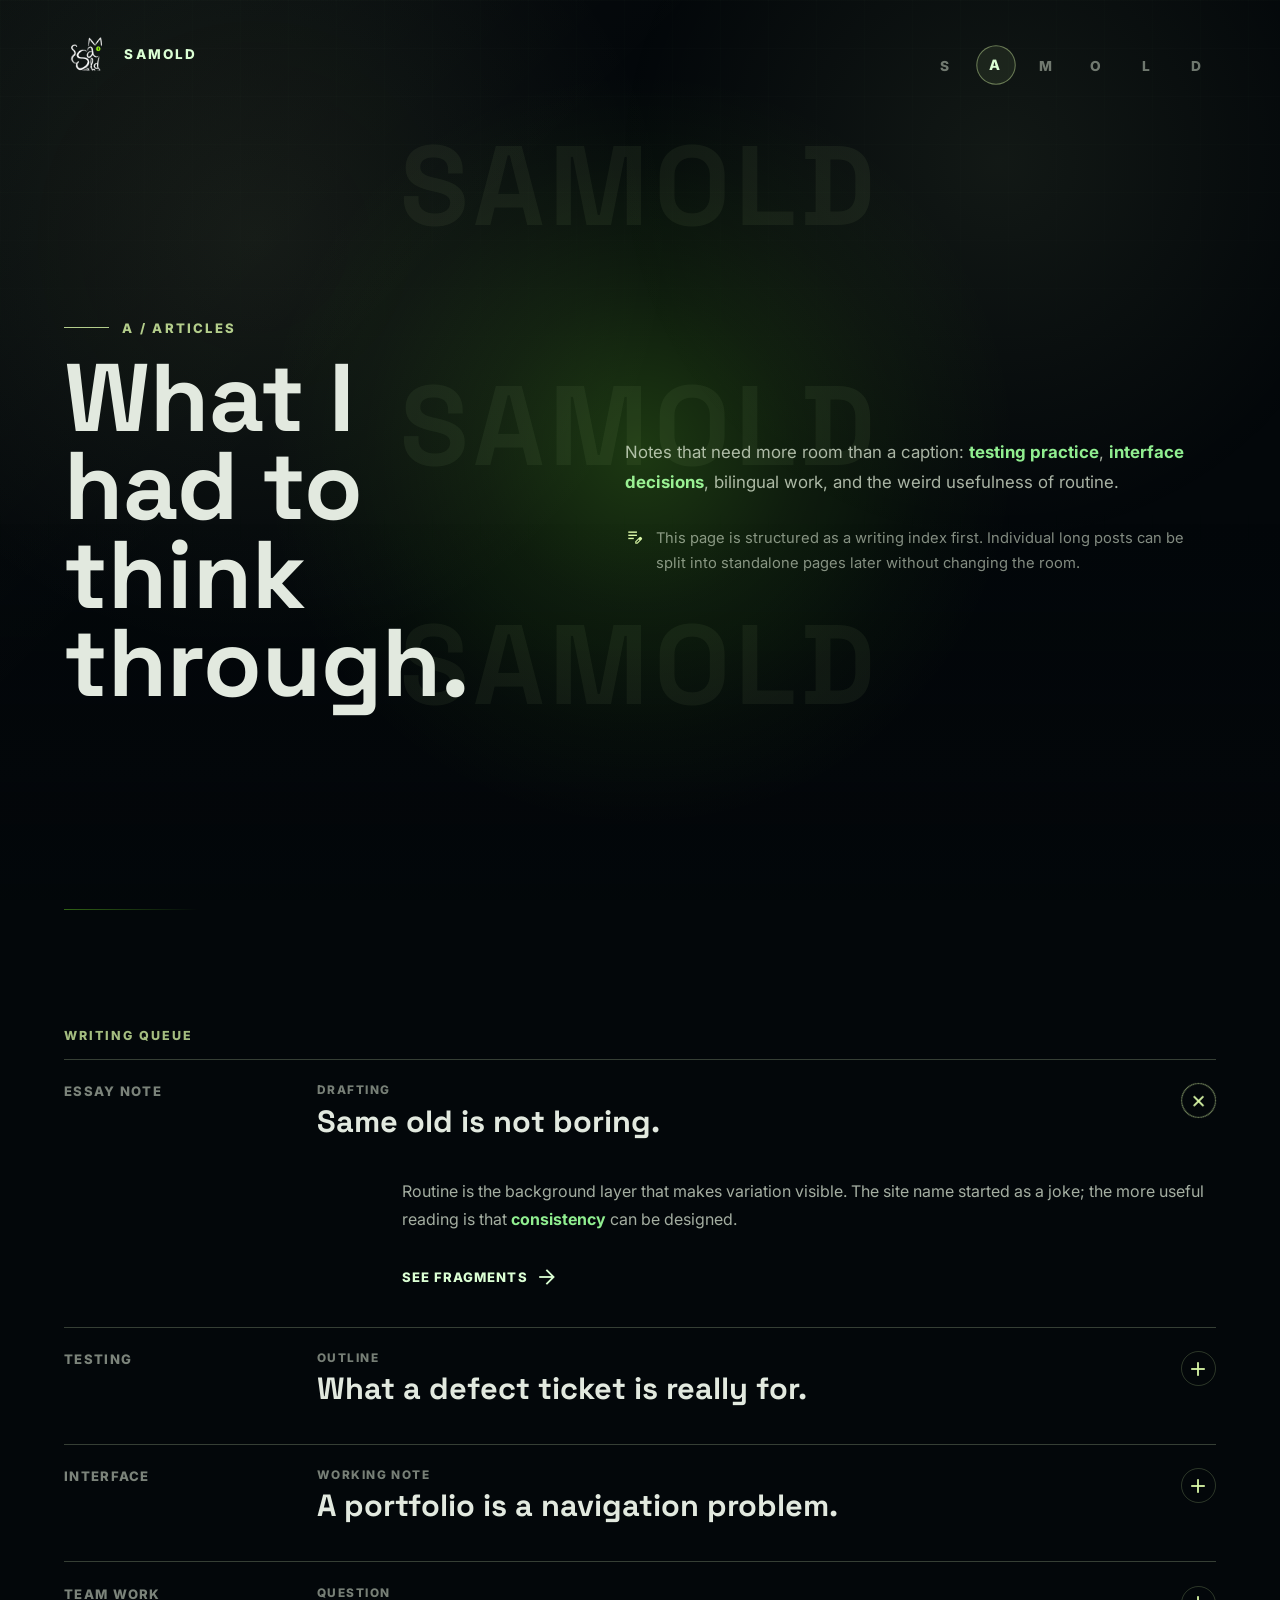
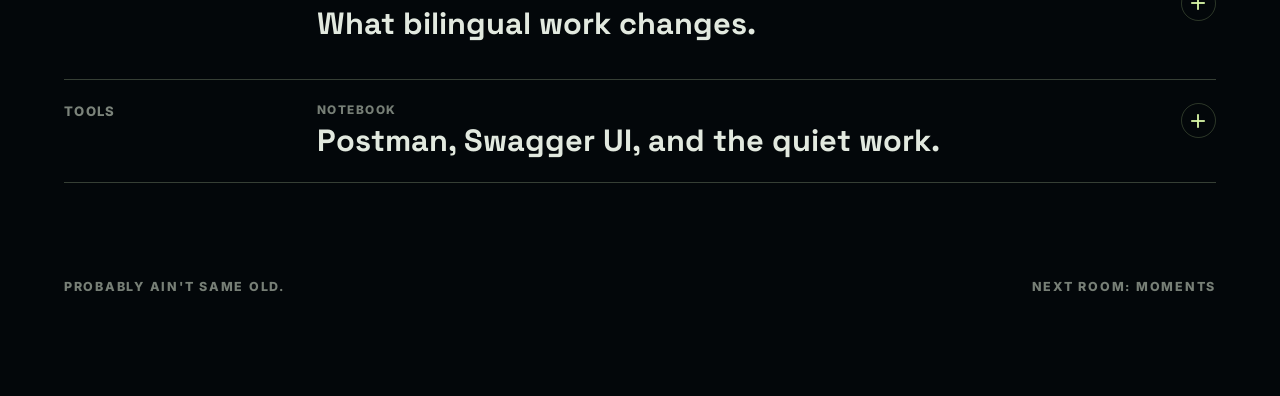
==== commit ea527bb9: "Refine tetrapod lab model" ====
--- a/articles.html
+++ b/articles.html
@@ -10,7 +10,7 @@
   <link rel="preconnect" href="https://fonts.gstatic.com" crossorigin>
   <link href="https://fonts.googleapis.com/css2?family=Inter:wght@400;500;600;700;800&amp;family=Space+Grotesk:wght@600;700&amp;display=swap" rel="stylesheet">
   <link href="https://fonts.googleapis.com/css2?family=Material+Symbols+Outlined:wght,FILL@100..700,0..1&amp;display=swap" rel="stylesheet">
-  <link rel="stylesheet" href="assets/samold-room.css?v=samold-physics-20260605c">
+  <link rel="stylesheet" href="assets/samold-room.css?v=samold-physics-20260605f">
 </head>
 <body data-room="articles">
   <div class="room-page">
@@ -172,6 +172,6 @@
     }
   };
   </script>
-  <script src="assets/samold-room.js?v=samold-physics-20260605c"></script>
+  <script src="assets/samold-room.js?v=samold-physics-20260605f"></script>
 </body>
 </html>
